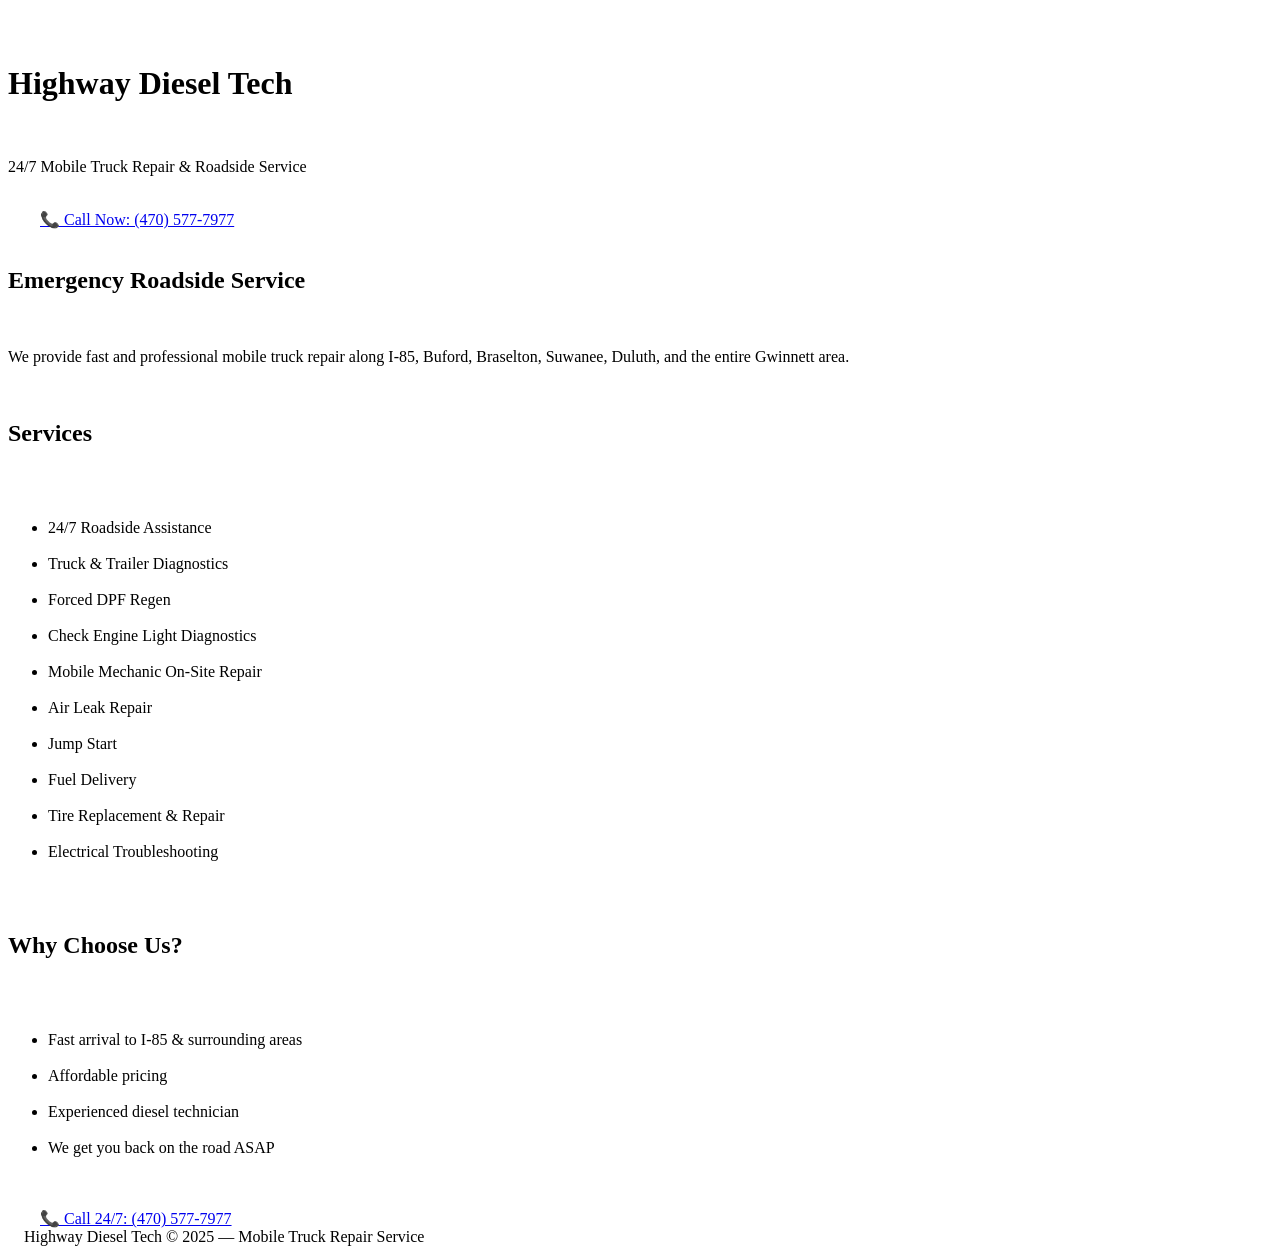
==== index.html @ 659097bc "Update and rename html.txt to index.html" ====
<!DOCTYPE html>
<html lang="en">
<head>
    <meta charset="UTF-8" />
    <meta name="viewport" content="width=device-width, initial-scale=1.0" />
    <title>Highway Diesel Tech | 24/7 Mobile Truck Repair</title>

    <style>
        body {
            margin: 0;
            font-family: Arial, sans-serif;
            background-color: #111;
            color: white;
        }

        header {
            background: #222;
            padding: 20px;
            text-align: center;
            border-bottom: 3px solid #f7c600;
        }

        header h1 {
            margin: 0;
            font-size: 28px;
            color: #f7c600;
        }

        .container {
            padding: 20px;
            max-width: 900px;
            margin: auto;
        }

        .call {
            background: #f7c600;
            color: black;
            padding: 15px;
            text-align: center;
            font-size: 22px;
            font-weight: bold;
            border-radius: 10px;
            margin: 20px 0;
        }

        .call a {
            color: black;
            text-decoration: none;
        }

        h2 {
            color: #f7c600;
            border-left: 5px solid #f7c600;
            padding-left: 10px;
        }

        ul {
            font-size: 18px;
            line-height: 1.7;
        }

        footer {
            background: #222;
            padding: 20px;
            text-align: center;
            margin-top: 20px;
            border-top: 3px solid #f7c600;
        }
    </style>
</head>

<body>

<header>
    <h1>Highway Diesel Tech</h1>
    <p>24/7 Mobile Truck Repair & Roadside Service</p>
</header>

<div class="container">

    <div class="call">
        <a href="tel:+14705777977">📞 Call Now: (470) 577-7977</a>
    </div>

    <h2>Emergency Roadside Service</h2>
    <p>We provide fast and professional mobile truck repair along I-85, Buford, Braselton, Suwanee, Duluth, and the entire Gwinnett area.</p>

    <h2>Services</h2>
    <ul>
        <li>24/7 Roadside Assistance</li>
        <li>Truck & Trailer Diagnostics</li>
        <li>Forced DPF Regen</li>
        <li>Check Engine Light Diagnostics</li>
        <li>Mobile Mechanic On-Site Repair</li>
        <li>Air Leak Repair</li>
        <li>Jump Start</li>
        <li>Fuel Delivery</li>
        <li>Tire Replacement & Repair</li>
        <li>Electrical Troubleshooting</li>
    </ul>

    <h2>Why Choose Us?</h2>
    <ul>
        <li>Fast arrival to I-85 & surrounding areas</li>
        <li>Affordable pricing</li>
        <li>Experienced diesel technician</li>
        <li>We get you back on the road ASAP</li>
    </ul>

    <div class="call">
        <a href="tel:+14705777977">📞 Call 24/7: (470) 577-7977</a>
    </div>
</div>

<footer>
    Highway Diesel Tech © 2025 — Mobile Truck Repair Service
</footer>

</body>
</html>
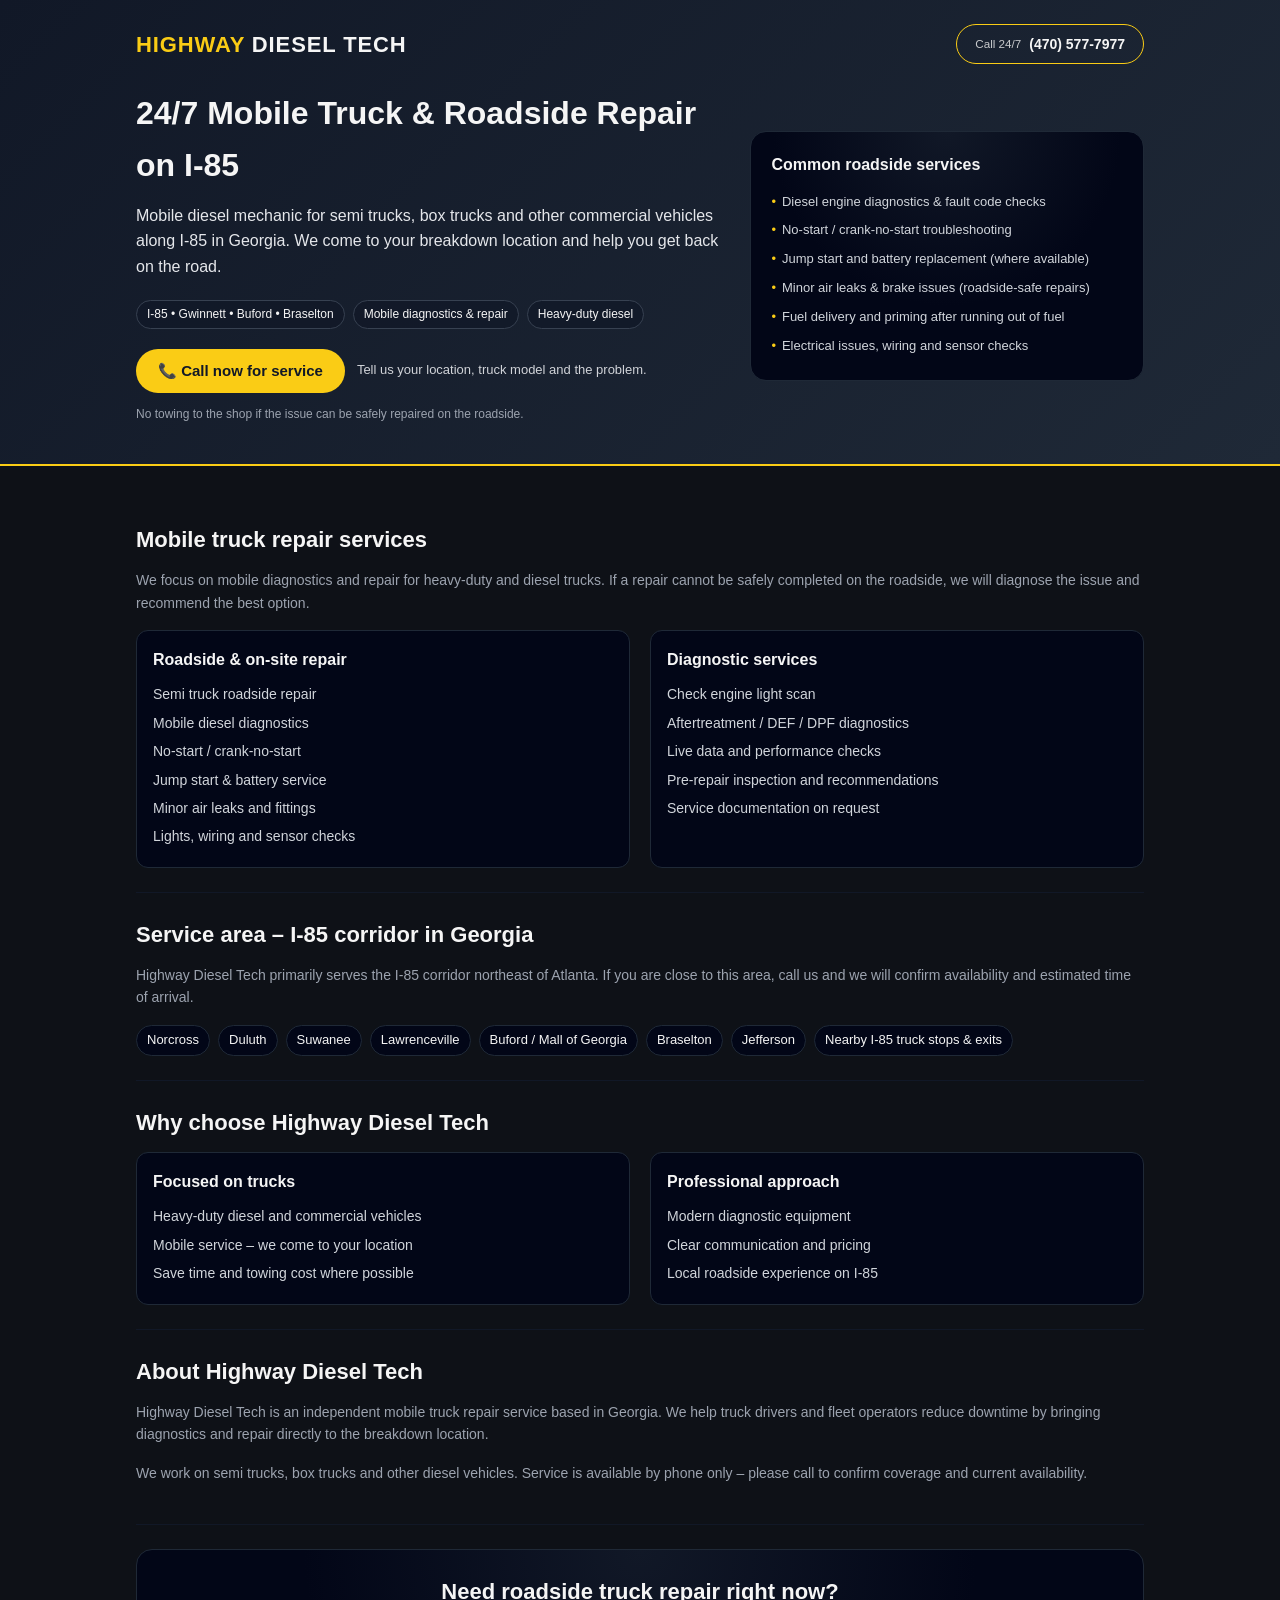
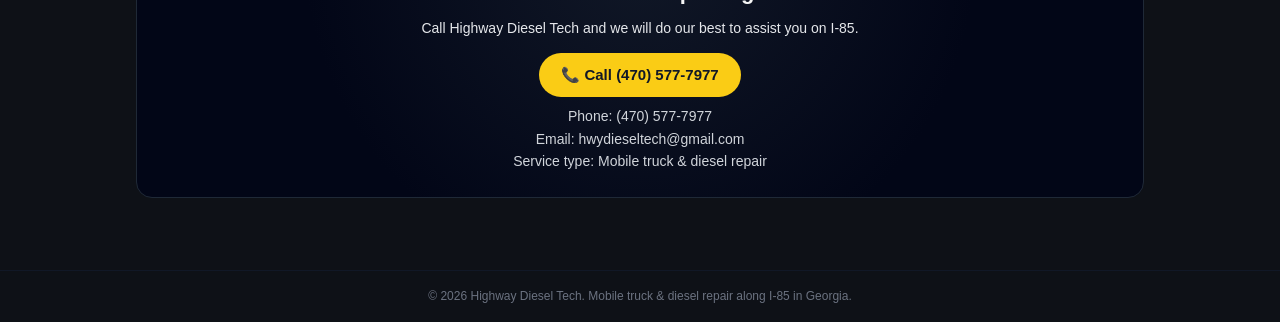
==== commit 119a591e: "Refactor index.html for improved layout and SEO Updated the HTML structure, styles, and content for " ====
--- a/index.html
+++ b/index.html
@@ -1,120 +1,391 @@
 <!DOCTYPE html>
 <html lang="en">
 <head>
-    <meta charset="UTF-8" />
-    <meta name="viewport" content="width=device-width, initial-scale=1.0" />
-    <title>Highway Diesel Tech | 24/7 Mobile Truck Repair</title>
-
-    <style>
-        body {
-            margin: 0;
-            font-family: Arial, sans-serif;
-            background-color: #111;
-            color: white;
-        }
-
-        header {
-            background: #222;
-            padding: 20px;
-            text-align: center;
-            border-bottom: 3px solid #f7c600;
-        }
-
-        header h1 {
-            margin: 0;
-            font-size: 28px;
-            color: #f7c600;
-        }
-
-        .container {
-            padding: 20px;
-            max-width: 900px;
-            margin: auto;
-        }
-
-        .call {
-            background: #f7c600;
-            color: black;
-            padding: 15px;
-            text-align: center;
-            font-size: 22px;
-            font-weight: bold;
-            border-radius: 10px;
-            margin: 20px 0;
-        }
-
-        .call a {
-            color: black;
-            text-decoration: none;
-        }
-
-        h2 {
-            color: #f7c600;
-            border-left: 5px solid #f7c600;
-            padding-left: 10px;
-        }
-
-        ul {
-            font-size: 18px;
-            line-height: 1.7;
-        }
-
-        footer {
-            background: #222;
-            padding: 20px;
-            text-align: center;
-            margin-top: 20px;
-            border-top: 3px solid #f7c600;
-        }
-    </style>
+  <meta charset="UTF-8">
+  <title>Highway Diesel Tech – 24/7 Mobile Truck Repair on I‑85</title>
+  <meta name="viewport" content="width=device-width, initial-scale=1.0">
+  <meta name="description" content="24/7 mobile diesel and truck repair on I-85 in Georgia. Roadside assistance, diagnostics, jump start, fuel delivery and more. Call Highway Diesel Tech at (470) 577-7977.">
+  <style>
+    * { box-sizing: border-box; margin: 0; padding: 0; }
+    body {
+      font-family: -apple-system, BlinkMacSystemFont, "Segoe UI", Roboto, sans-serif;
+      background: #0e1117;
+      color: #f5f5f5;
+      line-height: 1.6;
+    }
+    a { color: inherit; text-decoration: none; }
+    header {
+      background: linear-gradient(135deg, #111827, #1f2937);
+      padding: 24px 16px 40px;
+      border-bottom: 2px solid #facc15;
+    }
+    .container {
+      max-width: 1040px;
+      margin: 0 auto;
+      padding: 0 16px;
+    }
+    .top-bar {
+      display: flex;
+      flex-wrap: wrap;
+      justify-content: space-between;
+      align-items: center;
+      gap: 8px;
+      margin-bottom: 24px;
+    }
+    .logo {
+      font-size: 22px;
+      font-weight: 700;
+      letter-spacing: 0.04em;
+      text-transform: uppercase;
+    }
+    .logo span {
+      color: #facc15;
+    }
+    .phone-link {
+      font-weight: 600;
+      border-radius: 999px;
+      padding: 8px 18px;
+      border: 1px solid #facc15;
+      display: inline-flex;
+      align-items: center;
+      gap: 8px;
+      font-size: 14px;
+    }
+    .phone-link small {
+      opacity: 0.8;
+      font-weight: 500;
+    }
+    .hero {
+      display: grid;
+      grid-template-columns: minmax(0, 3fr) minmax(0, 2fr);
+      gap: 24px;
+      align-items: center;
+    }
+    @media (max-width: 780px) {
+      .hero { grid-template-columns: 1fr; }
+    }
+    .hero-title {
+      font-size: 32px;
+      font-weight: 800;
+      margin-bottom: 12px;
+    }
+    @media (max-width: 480px) {
+      .hero-title { font-size: 26px; }
+    }
+    .hero-subtitle {
+      font-size: 16px;
+      color: #e5e7eb;
+      margin-bottom: 20px;
+    }
+    .hero-badges {
+      display: flex;
+      flex-wrap: wrap;
+      gap: 8px;
+      margin-bottom: 20px;
+    }
+    .badge {
+      font-size: 12px;
+      padding: 4px 10px;
+      border-radius: 999px;
+      border: 1px solid #374151;
+      background: rgba(17,24,39,0.7);
+    }
+    .cta-row {
+      display: flex;
+      flex-wrap: wrap;
+      gap: 12px;
+      align-items: center;
+      margin-bottom: 12px;
+    }
+    .cta-primary {
+      background: #facc15;
+      color: #111827;
+      padding: 10px 22px;
+      border-radius: 999px;
+      font-weight: 700;
+      font-size: 15px;
+      border: none;
+      cursor: pointer;
+      display: inline-flex;
+      align-items: center;
+      gap: 8px;
+      text-decoration: none;
+    }
+    .cta-secondary {
+      font-size: 13px;
+      color: #e5e7eb;
+      opacity: 0.9;
+    }
+    .hero-note {
+      font-size: 12px;
+      color: #9ca3af;
+    }
+    .hero-card {
+      border-radius: 16px;
+      background: radial-gradient(circle at top, #111827 0, #020617 55%);
+      border: 1px solid #1f2937;
+      padding: 20px;
+    }
+    .hero-card h3 {
+      font-size: 16px;
+      margin-bottom: 10px;
+    }
+    .hero-list {
+      list-style: none;
+      font-size: 13px;
+      color: #d1d5db;
+    }
+    .hero-list li {
+      padding: 4px 0;
+      display: flex;
+      gap: 6px;
+    }
+    .hero-list li::before {
+      content: "•";
+      color: #facc15;
+    }
+    main {
+      padding: 32px 0 48px;
+    }
+    section {
+      padding: 24px 0;
+      border-bottom: 1px solid #111827;
+    }
+    section:last-of-type {
+      border-bottom: none;
+    }
+    h2.section-title {
+      font-size: 22px;
+      margin-bottom: 12px;
+    }
+    .section-sub {
+      font-size: 14px;
+      color: #9ca3af;
+      margin-bottom: 16px;
+    }
+    .grid-2 {
+      display: grid;
+      grid-template-columns: repeat(2, minmax(0, 1fr));
+      gap: 20px;
+    }
+    @media (max-width: 780px) {
+      .grid-2 { grid-template-columns: 1fr; }
+    }
+    .card {
+      border-radius: 12px;
+      border: 1px solid #1f2937;
+      background: #020617;
+      padding: 16px;
+    }
+    .card h3 {
+      font-size: 16px;
+      margin-bottom: 8px;
+    }
+    .card ul {
+      list-style: none;
+      font-size: 14px;
+      color: #d1d5db;
+    }
+    .card ul li {
+      padding: 3px 0;
+    }
+    .pill-row {
+      display: flex;
+      flex-wrap: wrap;
+      gap: 8px;
+      font-size: 13px;
+    }
+    .pill {
+      border-radius: 999px;
+      padding: 4px 10px;
+      background: #020617;
+      border: 1px solid #1f2937;
+    }
+    .contact-block {
+      text-align: center;
+      padding: 24px 16px;
+      border-radius: 16px;
+      border: 1px solid #1f2937;
+      background: radial-gradient(circle at top, #111827 0, #020617 60%);
+    }
+    .contact-block h2 {
+      font-size: 22px;
+      margin-bottom: 8px;
+    }
+    .contact-block p {
+      font-size: 14px;
+      color: #e5e7eb;
+      margin-bottom: 14px;
+    }
+    .contact-details {
+      font-size: 14px;
+      color: #d1d5db;
+      margin-top: 8px;
+    }
+    footer {
+      padding: 16px;
+      border-top: 1px solid #111827;
+      font-size: 12px;
+      color: #6b7280;
+      text-align: center;
+    }
+  </style>
 </head>
-
 <body>
-
-<header>
-    <h1>Highway Diesel Tech</h1>
-    <p>24/7 Mobile Truck Repair & Roadside Service</p>
-</header>
-
-<div class="container">
-
-    <div class="call">
-        <a href="tel:+14705777977">📞 Call Now: (470) 577-7977</a>
-    </div>
-
-    <h2>Emergency Roadside Service</h2>
-    <p>We provide fast and professional mobile truck repair along I-85, Buford, Braselton, Suwanee, Duluth, and the entire Gwinnett area.</p>
-
-    <h2>Services</h2>
-    <ul>
-        <li>24/7 Roadside Assistance</li>
-        <li>Truck & Trailer Diagnostics</li>
-        <li>Forced DPF Regen</li>
-        <li>Check Engine Light Diagnostics</li>
-        <li>Mobile Mechanic On-Site Repair</li>
-        <li>Air Leak Repair</li>
-        <li>Jump Start</li>
-        <li>Fuel Delivery</li>
-        <li>Tire Replacement & Repair</li>
-        <li>Electrical Troubleshooting</li>
-    </ul>
-
-    <h2>Why Choose Us?</h2>
-    <ul>
-        <li>Fast arrival to I-85 & surrounding areas</li>
-        <li>Affordable pricing</li>
-        <li>Experienced diesel technician</li>
-        <li>We get you back on the road ASAP</li>
-    </ul>
-
-    <div class="call">
-        <a href="tel:+14705777977">📞 Call 24/7: (470) 577-7977</a>
-    </div>
-</div>
-
-<footer>
-    Highway Diesel Tech © 2025 — Mobile Truck Repair Service
-</footer>
-
+  <header>
+    <div class="container">
+      <div class="top-bar">
+        <div class="logo"><span>Highway</span> Diesel Tech</div>
+        <a class="phone-link" href="tel:+14705777977">
+          <small>Call 24/7</small>
+          <strong>(470) 577-7977</strong>
+        </a>
+      </div>
+      <div class="hero">
+        <div>
+          <h1 class="hero-title">24/7 Mobile Truck & Roadside Repair on I‑85</h1>
+          <p class="hero-subtitle">
+            Mobile diesel mechanic for semi trucks, box trucks and other commercial vehicles along I‑85 in Georgia.
+            We come to your breakdown location and help you get back on the road.
+          </p>
+          <div class="hero-badges">
+            <div class="badge">I‑85 • Gwinnett • Buford • Braselton</div>
+            <div class="badge">Mobile diagnostics & repair</div>
+            <div class="badge">Heavy‑duty diesel</div>
+          </div>
+          <div class="cta-row">
+            <a class="cta-primary" href="tel:+14705777977">
+              📞 Call now for service
+            </a>
+            <div class="cta-secondary">
+              Tell us your location, truck model and the problem.
+            </div>
+          </div>
+          <div class="hero-note">
+            No towing to the shop if the issue can be safely repaired on the roadside.
+          </div>
+        </div>
+        <aside class="hero-card">
+          <h3>Common roadside services</h3>
+          <ul class="hero-list">
+            <li>Diesel engine diagnostics & fault code checks</li>
+            <li>No‑start / crank‑no‑start troubleshooting</li>
+            <li>Jump start and battery replacement (where available)</li>
+            <li>Minor air leaks & brake issues (roadside‑safe repairs)</li>
+            <li>Fuel delivery and priming after running out of fuel</li>
+            <li>Electrical issues, wiring and sensor checks</li>
+          </ul>
+        </aside>
+      </div>
+    </div>
+  </header>
+
+  <main>
+    <div class="container">
+      <section id="services">
+        <h2 class="section-title">Mobile truck repair services</h2>
+        <p class="section-sub">
+          We focus on mobile diagnostics and repair for heavy‑duty and diesel trucks. If a repair cannot be safely
+          completed on the roadside, we will diagnose the issue and recommend the best option.
+        </p>
+        <div class="grid-2">
+          <div class="card">
+            <h3>Roadside & on‑site repair</h3>
+            <ul>
+              <li>Semi truck roadside repair</li>
+              <li>Mobile diesel diagnostics</li>
+              <li>No‑start / crank‑no‑start</li>
+              <li>Jump start & battery service</li>
+              <li>Minor air leaks and fittings</li>
+              <li>Lights, wiring and sensor checks</li>
+            </ul>
+          </div>
+          <div class="card">
+            <h3>Diagnostic services</h3>
+            <ul>
+              <li>Check engine light scan</li>
+              <li>Aftertreatment / DEF / DPF diagnostics</li>
+              <li>Live data and performance checks</li>
+              <li>Pre‑repair inspection and recommendations</li>
+              <li>Service documentation on request</li>
+            </ul>
+          </div>
+        </div>
+      </section>
+
+      <section id="area">
+        <h2 class="section-title">Service area – I‑85 corridor in Georgia</h2>
+        <p class="section-sub">
+          Highway Diesel Tech primarily serves the I‑85 corridor northeast of Atlanta. If you are close to this area,
+          call us and we will confirm availability and estimated time of arrival.
+        </p>
+        <div class="pill-row">
+          <div class="pill">Norcross</div>
+          <div class="pill">Duluth</div>
+          <div class="pill">Suwanee</div>
+          <div class="pill">Lawrenceville</div>
+          <div class="pill">Buford / Mall of Georgia</div>
+          <div class="pill">Braselton</div>
+          <div class="pill">Jefferson</div>
+          <div class="pill">Nearby I‑85 truck stops & exits</div>
+        </div>
+      </section>
+
+      <section id="why">
+        <h2 class="section-title">Why choose Highway Diesel Tech</h2>
+        <div class="grid-2">
+          <div class="card">
+            <h3>Focused on trucks</h3>
+            <ul>
+              <li>Heavy‑duty diesel and commercial vehicles</li>
+              <li>Mobile service – we come to your location</li>
+              <li>Save time and towing cost where possible</li>
+            </ul>
+          </div>
+          <div class="card">
+            <h3>Professional approach</h3>
+            <ul>
+              <li>Modern diagnostic equipment</li>
+              <li>Clear communication and pricing</li>
+              <li>Local roadside experience on I‑85</li>
+            </ul>
+          </div>
+        </div>
+      </section>
+
+      <section id="about">
+        <h2 class="section-title">About Highway Diesel Tech</h2>
+        <p class="section-sub">
+          Highway Diesel Tech is an independent mobile truck repair service based in Georgia. We help truck drivers and
+          fleet operators reduce downtime by bringing diagnostics and repair directly to the breakdown location.
+        </p>
+        <p class="section-sub">
+          We work on semi trucks, box trucks and other diesel vehicles. Service is available by phone only – please
+          call to confirm coverage and current availability.
+        </p>
+      </section>
+
+      <section id="contact">
+        <div class="contact-block">
+          <h2>Need roadside truck repair right now?</h2>
+          <p>Call Highway Diesel Tech and we will do our best to assist you on I‑85.</p>
+          <a class="cta-primary" href="tel:+14705777977">📞 Call (470) 577‑7977</a>
+          <div class="contact-details">
+            Phone: <a href="tel:+14705777977">(470) 577‑7977</a><br>
+            Email: <a href="mailto:hwydieseltech@gmail.com">hwydieseltech@gmail.com</a><br>
+            Service type: Mobile truck & diesel repair
+          </div>
+        </div>
+      </section>
+    </div>
+  </main>
+
+  <footer>
+    © <span id="year"></span> Highway Diesel Tech. Mobile truck & diesel repair along I‑85 in Georgia.
+  </footer>
+
+  <script>
+    document.getElementById('year').textContent = new Date().getFullYear();
+  </script>
 </body>
 </html>
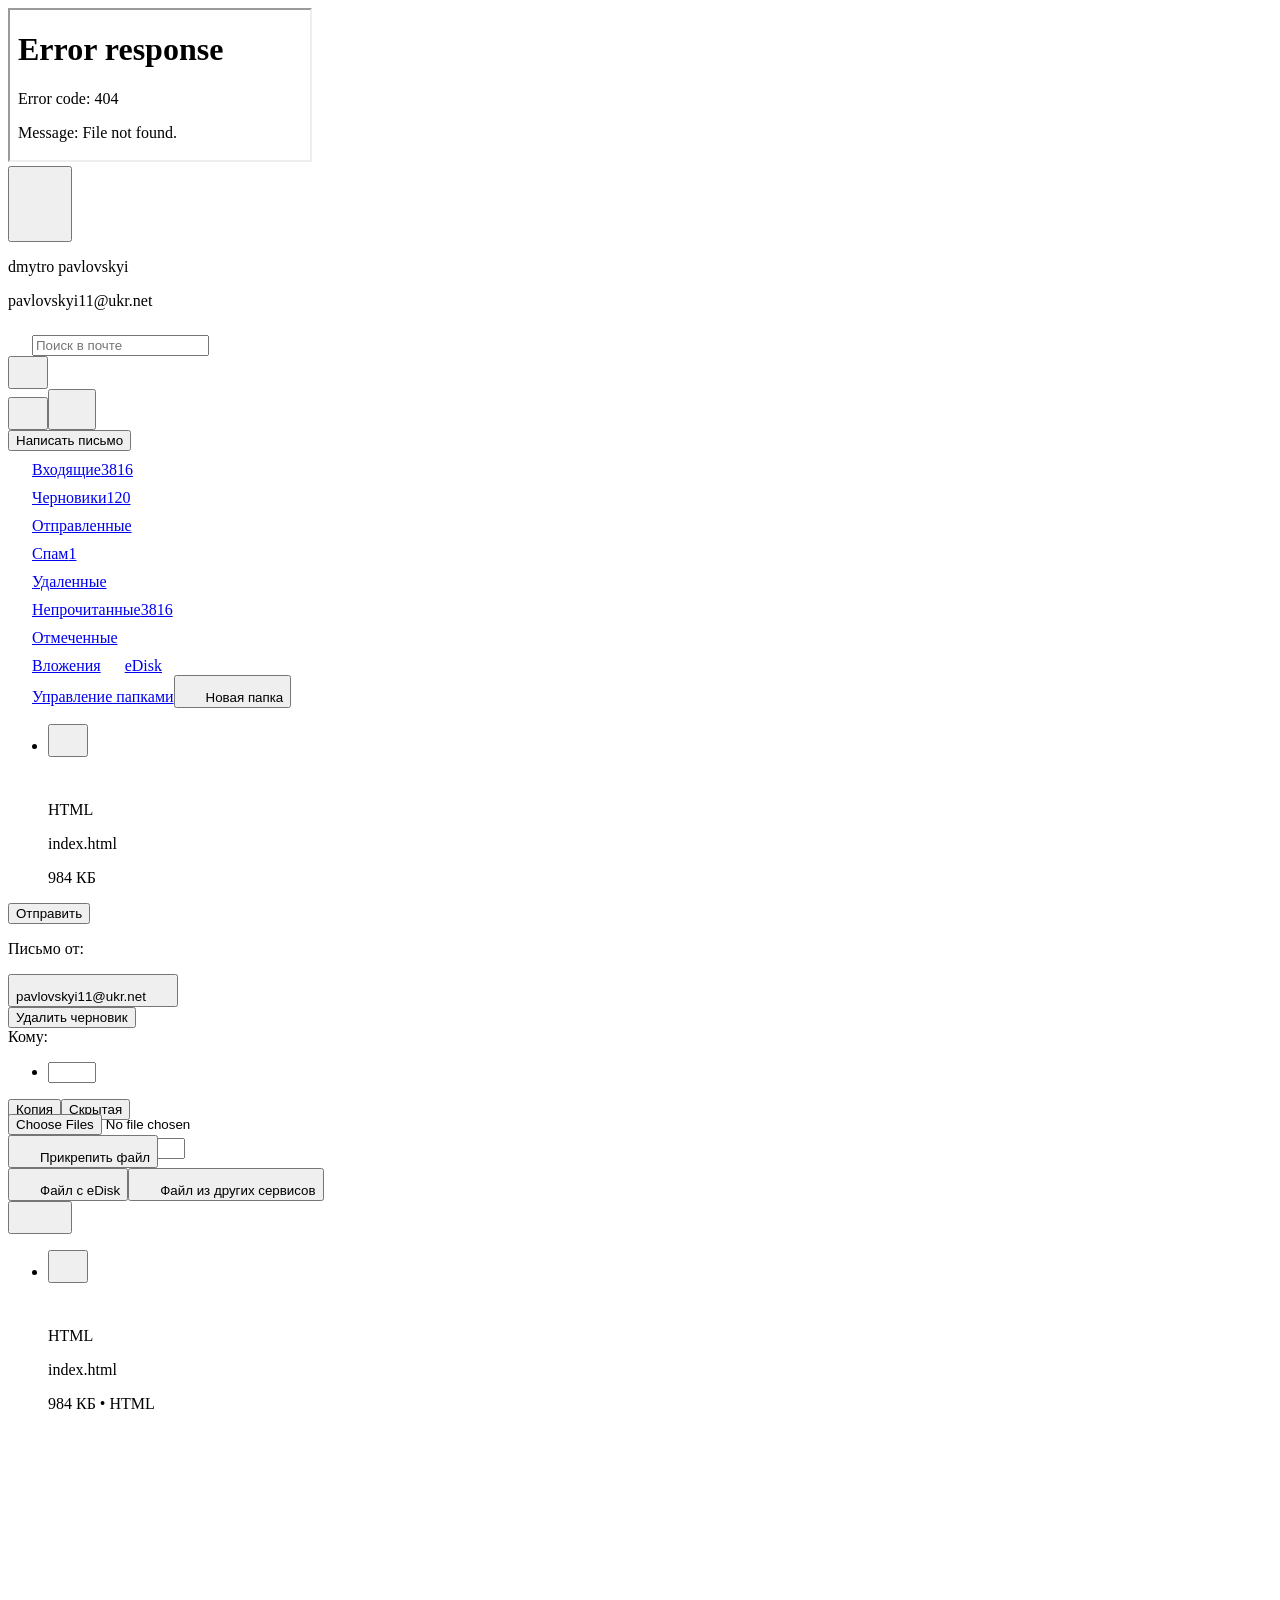
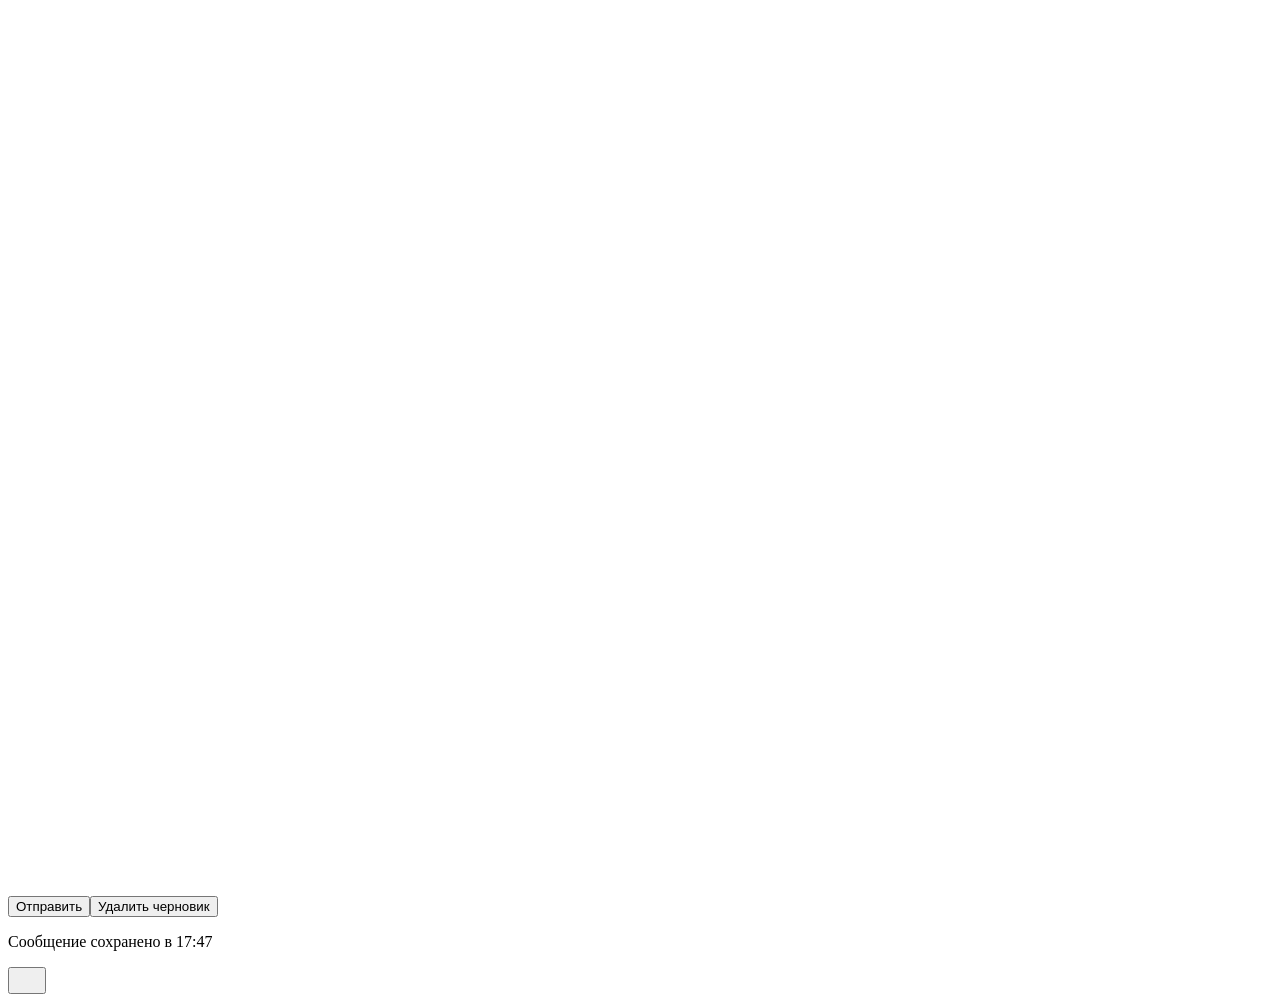
==== commit 3ff76efb: "Add files via upload" ====
--- a/index.html
+++ b/index.html
@@ -1,391 +1,5 @@
-<!DOCTYPE html>
-<html lang="en">
-<head>
-  <meta charset="UTF-8">
-  <title>Highway Diesel Tech – 24/7 Mobile Truck Repair on I‑85</title>
-  <meta name="viewport" content="width=device-width, initial-scale=1.0">
-  <meta name="description" content="24/7 mobile diesel and truck repair on I-85 in Georgia. Roadside assistance, diagnostics, jump start, fuel delivery and more. Call Highway Diesel Tech at (470) 577-7977.">
-  <style>
-    * { box-sizing: border-box; margin: 0; padding: 0; }
-    body {
-      font-family: -apple-system, BlinkMacSystemFont, "Segoe UI", Roboto, sans-serif;
-      background: #0e1117;
-      color: #f5f5f5;
-      line-height: 1.6;
-    }
-    a { color: inherit; text-decoration: none; }
-    header {
-      background: linear-gradient(135deg, #111827, #1f2937);
-      padding: 24px 16px 40px;
-      border-bottom: 2px solid #facc15;
-    }
-    .container {
-      max-width: 1040px;
-      margin: 0 auto;
-      padding: 0 16px;
-    }
-    .top-bar {
-      display: flex;
-      flex-wrap: wrap;
-      justify-content: space-between;
-      align-items: center;
-      gap: 8px;
-      margin-bottom: 24px;
-    }
-    .logo {
-      font-size: 22px;
-      font-weight: 700;
-      letter-spacing: 0.04em;
-      text-transform: uppercase;
-    }
-    .logo span {
-      color: #facc15;
-    }
-    .phone-link {
-      font-weight: 600;
-      border-radius: 999px;
-      padding: 8px 18px;
-      border: 1px solid #facc15;
-      display: inline-flex;
-      align-items: center;
-      gap: 8px;
-      font-size: 14px;
-    }
-    .phone-link small {
-      opacity: 0.8;
-      font-weight: 500;
-    }
-    .hero {
-      display: grid;
-      grid-template-columns: minmax(0, 3fr) minmax(0, 2fr);
-      gap: 24px;
-      align-items: center;
-    }
-    @media (max-width: 780px) {
-      .hero { grid-template-columns: 1fr; }
-    }
-    .hero-title {
-      font-size: 32px;
-      font-weight: 800;
-      margin-bottom: 12px;
-    }
-    @media (max-width: 480px) {
-      .hero-title { font-size: 26px; }
-    }
-    .hero-subtitle {
-      font-size: 16px;
-      color: #e5e7eb;
-      margin-bottom: 20px;
-    }
-    .hero-badges {
-      display: flex;
-      flex-wrap: wrap;
-      gap: 8px;
-      margin-bottom: 20px;
-    }
-    .badge {
-      font-size: 12px;
-      padding: 4px 10px;
-      border-radius: 999px;
-      border: 1px solid #374151;
-      background: rgba(17,24,39,0.7);
-    }
-    .cta-row {
-      display: flex;
-      flex-wrap: wrap;
-      gap: 12px;
-      align-items: center;
-      margin-bottom: 12px;
-    }
-    .cta-primary {
-      background: #facc15;
-      color: #111827;
-      padding: 10px 22px;
-      border-radius: 999px;
-      font-weight: 700;
-      font-size: 15px;
-      border: none;
-      cursor: pointer;
-      display: inline-flex;
-      align-items: center;
-      gap: 8px;
-      text-decoration: none;
-    }
-    .cta-secondary {
-      font-size: 13px;
-      color: #e5e7eb;
-      opacity: 0.9;
-    }
-    .hero-note {
-      font-size: 12px;
-      color: #9ca3af;
-    }
-    .hero-card {
-      border-radius: 16px;
-      background: radial-gradient(circle at top, #111827 0, #020617 55%);
-      border: 1px solid #1f2937;
-      padding: 20px;
-    }
-    .hero-card h3 {
-      font-size: 16px;
-      margin-bottom: 10px;
-    }
-    .hero-list {
-      list-style: none;
-      font-size: 13px;
-      color: #d1d5db;
-    }
-    .hero-list li {
-      padding: 4px 0;
-      display: flex;
-      gap: 6px;
-    }
-    .hero-list li::before {
-      content: "•";
-      color: #facc15;
-    }
-    main {
-      padding: 32px 0 48px;
-    }
-    section {
-      padding: 24px 0;
-      border-bottom: 1px solid #111827;
-    }
-    section:last-of-type {
-      border-bottom: none;
-    }
-    h2.section-title {
-      font-size: 22px;
-      margin-bottom: 12px;
-    }
-    .section-sub {
-      font-size: 14px;
-      color: #9ca3af;
-      margin-bottom: 16px;
-    }
-    .grid-2 {
-      display: grid;
-      grid-template-columns: repeat(2, minmax(0, 1fr));
-      gap: 20px;
-    }
-    @media (max-width: 780px) {
-      .grid-2 { grid-template-columns: 1fr; }
-    }
-    .card {
-      border-radius: 12px;
-      border: 1px solid #1f2937;
-      background: #020617;
-      padding: 16px;
-    }
-    .card h3 {
-      font-size: 16px;
-      margin-bottom: 8px;
-    }
-    .card ul {
-      list-style: none;
-      font-size: 14px;
-      color: #d1d5db;
-    }
-    .card ul li {
-      padding: 3px 0;
-    }
-    .pill-row {
-      display: flex;
-      flex-wrap: wrap;
-      gap: 8px;
-      font-size: 13px;
-    }
-    .pill {
-      border-radius: 999px;
-      padding: 4px 10px;
-      background: #020617;
-      border: 1px solid #1f2937;
-    }
-    .contact-block {
-      text-align: center;
-      padding: 24px 16px;
-      border-radius: 16px;
-      border: 1px solid #1f2937;
-      background: radial-gradient(circle at top, #111827 0, #020617 60%);
-    }
-    .contact-block h2 {
-      font-size: 22px;
-      margin-bottom: 8px;
-    }
-    .contact-block p {
-      font-size: 14px;
-      color: #e5e7eb;
-      margin-bottom: 14px;
-    }
-    .contact-details {
-      font-size: 14px;
-      color: #d1d5db;
-      margin-top: 8px;
-    }
-    footer {
-      padding: 16px;
-      border-top: 1px solid #111827;
-      font-size: 12px;
-      color: #6b7280;
-      text-align: center;
-    }
-  </style>
-</head>
-<body>
-  <header>
-    <div class="container">
-      <div class="top-bar">
-        <div class="logo"><span>Highway</span> Diesel Tech</div>
-        <a class="phone-link" href="tel:+14705777977">
-          <small>Call 24/7</small>
-          <strong>(470) 577-7977</strong>
-        </a>
-      </div>
-      <div class="hero">
-        <div>
-          <h1 class="hero-title">24/7 Mobile Truck & Roadside Repair on I‑85</h1>
-          <p class="hero-subtitle">
-            Mobile diesel mechanic for semi trucks, box trucks and other commercial vehicles along I‑85 in Georgia.
-            We come to your breakdown location and help you get back on the road.
-          </p>
-          <div class="hero-badges">
-            <div class="badge">I‑85 • Gwinnett • Buford • Braselton</div>
-            <div class="badge">Mobile diagnostics & repair</div>
-            <div class="badge">Heavy‑duty diesel</div>
-          </div>
-          <div class="cta-row">
-            <a class="cta-primary" href="tel:+14705777977">
-              📞 Call now for service
-            </a>
-            <div class="cta-secondary">
-              Tell us your location, truck model and the problem.
-            </div>
-          </div>
-          <div class="hero-note">
-            No towing to the shop if the issue can be safely repaired on the roadside.
-          </div>
-        </div>
-        <aside class="hero-card">
-          <h3>Common roadside services</h3>
-          <ul class="hero-list">
-            <li>Diesel engine diagnostics & fault code checks</li>
-            <li>No‑start / crank‑no‑start troubleshooting</li>
-            <li>Jump start and battery replacement (where available)</li>
-            <li>Minor air leaks & brake issues (roadside‑safe repairs)</li>
-            <li>Fuel delivery and priming after running out of fuel</li>
-            <li>Electrical issues, wiring and sensor checks</li>
-          </ul>
-        </aside>
-      </div>
-    </div>
-  </header>
-
-  <main>
-    <div class="container">
-      <section id="services">
-        <h2 class="section-title">Mobile truck repair services</h2>
-        <p class="section-sub">
-          We focus on mobile diagnostics and repair for heavy‑duty and diesel trucks. If a repair cannot be safely
-          completed on the roadside, we will diagnose the issue and recommend the best option.
-        </p>
-        <div class="grid-2">
-          <div class="card">
-            <h3>Roadside & on‑site repair</h3>
-            <ul>
-              <li>Semi truck roadside repair</li>
-              <li>Mobile diesel diagnostics</li>
-              <li>No‑start / crank‑no‑start</li>
-              <li>Jump start & battery service</li>
-              <li>Minor air leaks and fittings</li>
-              <li>Lights, wiring and sensor checks</li>
-            </ul>
-          </div>
-          <div class="card">
-            <h3>Diagnostic services</h3>
-            <ul>
-              <li>Check engine light scan</li>
-              <li>Aftertreatment / DEF / DPF diagnostics</li>
-              <li>Live data and performance checks</li>
-              <li>Pre‑repair inspection and recommendations</li>
-              <li>Service documentation on request</li>
-            </ul>
-          </div>
-        </div>
-      </section>
-
-      <section id="area">
-        <h2 class="section-title">Service area – I‑85 corridor in Georgia</h2>
-        <p class="section-sub">
-          Highway Diesel Tech primarily serves the I‑85 corridor northeast of Atlanta. If you are close to this area,
-          call us and we will confirm availability and estimated time of arrival.
-        </p>
-        <div class="pill-row">
-          <div class="pill">Norcross</div>
-          <div class="pill">Duluth</div>
-          <div class="pill">Suwanee</div>
-          <div class="pill">Lawrenceville</div>
-          <div class="pill">Buford / Mall of Georgia</div>
-          <div class="pill">Braselton</div>
-          <div class="pill">Jefferson</div>
-          <div class="pill">Nearby I‑85 truck stops & exits</div>
-        </div>
-      </section>
-
-      <section id="why">
-        <h2 class="section-title">Why choose Highway Diesel Tech</h2>
-        <div class="grid-2">
-          <div class="card">
-            <h3>Focused on trucks</h3>
-            <ul>
-              <li>Heavy‑duty diesel and commercial vehicles</li>
-              <li>Mobile service – we come to your location</li>
-              <li>Save time and towing cost where possible</li>
-            </ul>
-          </div>
-          <div class="card">
-            <h3>Professional approach</h3>
-            <ul>
-              <li>Modern diagnostic equipment</li>
-              <li>Clear communication and pricing</li>
-              <li>Local roadside experience on I‑85</li>
-            </ul>
-          </div>
-        </div>
-      </section>
-
-      <section id="about">
-        <h2 class="section-title">About Highway Diesel Tech</h2>
-        <p class="section-sub">
-          Highway Diesel Tech is an independent mobile truck repair service based in Georgia. We help truck drivers and
-          fleet operators reduce downtime by bringing diagnostics and repair directly to the breakdown location.
-        </p>
-        <p class="section-sub">
-          We work on semi trucks, box trucks and other diesel vehicles. Service is available by phone only – please
-          call to confirm coverage and current availability.
-        </p>
-      </section>
-
-      <section id="contact">
-        <div class="contact-block">
-          <h2>Need roadside truck repair right now?</h2>
-          <p>Call Highway Diesel Tech and we will do our best to assist you on I‑85.</p>
-          <a class="cta-primary" href="tel:+14705777977">📞 Call (470) 577‑7977</a>
-          <div class="contact-details">
-            Phone: <a href="tel:+14705777977">(470) 577‑7977</a><br>
-            Email: <a href="mailto:hwydieseltech@gmail.com">hwydieseltech@gmail.com</a><br>
-            Service type: Mobile truck & diesel repair
-          </div>
-        </div>
-      </section>
-    </div>
-  </main>
-
-  <footer>
-    © <span id="year"></span> Highway Diesel Tech. Mobile truck & diesel repair along I‑85 in Georgia.
-  </footer>
-
-  <script>
-    document.getElementById('year').textContent = new Date().getFullYear();
-  </script>
-</body>
-</html>
+<!DOCTYPE html>
+<!-- saved from url=(0066)https://mail.ukr.net/desktop/u0/compose/draft/17917552664007295824 -->
+<html data-theme="default" data-primary-theme="default" data-accent-theme="default" data-density="default" lang="ru"><head><meta http-equiv="Content-Type" content="text/html; charset=UTF-8"><style id="mceDefaultStyles" type="text/css">.mce-grid td.mce-grid-cell div {line-height: 20px;}#editLinkWrapp input[disabled="disabled"] {background-color: #c7c7c3;}#editLinkWrapp label {margin-bottom: 10px;}#editLinkWrapp label, #editLinkWrapp button {display: block;}#editLinkWrapp a {display: inline-block;padding: 10px 15px;background-color: #4285f4;color: #fff;font-weight: 700;text-transform: uppercase;transition: opacity 300ms ease;}#editLinkWrapp a.no_active {opacity: 0.8;}#pseudoBlock {position: absolute; top: 0; left: 0; width: 0; height: 0; z-index: -1;}</style><style>body {transition: opacity ease-in 0.2s; } 
+body[unresolved] {opacity: 0; display: block; overflow: hidden; position: relative; } 
+</style><title>Написать письмо • pavlovskyi11@ukr.net</title><meta name="viewport" content="width=device-width,initial-scale=1"><link rel="icon" type="image/png" sizes="16x16" href="https://mail.ukr.net/desktop/resources/favicon.png"><link rel="icon" type="image/png" sizes="32x32" href="https://mail.ukr.net/desktop/resources/assets/favicon2x-560862f1.png"><link rel="icon" type="image/png" sizes="48x48" href="https://mail.ukr.net/desktop/resources/assets/favicon3x-4e398e96.png"><link rel="manifest" href="https://mail.ukr.net/desktop/resources/manifest.json?28bc1558"><script defer="defer" src="./Написать письмо • pavlovskyi11@ukr.net_files/skeleton.js.Без названия"></script><script defer="defer" src="./Написать письмо • pavlovskyi11@ukr.net_files/legacyPolyfills.js.Без названия" nomodule=""></script><script defer="defer" src="./Написать письмо • pavlovskyi11@ukr.net_files/modernPolyfills.js.Без названия"></script><script defer="defer" src="./Написать письмо • pavlovskyi11@ukr.net_files/editor.js.Без названия"></script><script defer="defer" src="./Написать письмо • pavlovskyi11@ukr.net_files/bundle.js.Без названия"></script><link href="./Написать письмо • pavlovskyi11@ukr.net_files/bundle.css" rel="stylesheet"><link rel="stylesheet" type="text/css" href="./Написать письмо • pavlovskyi11@ukr.net_files/search-extra.css"><link rel="stylesheet" type="text/css" href="./Написать письмо • pavlovskyi11@ukr.net_files/editor-chunk.css"></head><body><div id="app-root"><div class="aTwBYDMd"><div class="kc0Ngm9V"><iframe class="vS-cW4J4 SY9aRjDW" allowtransparency="true" sandbox="allow-scripts allow-same-origin allow-forms allow-popups" src="./Написать письмо • pavlovskyi11@ukr.net_files/desktop-top-banner.html"></iframe></div><div class="_2mB9MhH9 _8vrF3vL7"><div class="mZ4QI2lq" aria-live="assertive"></div></div><div class="A3YeOTXL"><header class="gTrMtNU+"><div class="p9AQfHXy"><button type="button" class="xue1-wPK" popovertarget=""><div class="pV5gseD0" aria-label="Изображение профиля"><div class="a6ZoLqbN"><div class="kO-Vwz11"><svg viewBox="0 0 48 48" width="48" height="48"><use xlink:href="/desktop/resources/assets/file-6821a59b.svg#icon-avatar-placeholder-25fe"></use></svg></div><svg viewBox="0 0 16 16" width="16" height="16" class="nFGDqKj2"><use xlink:href="/desktop/resources/assets/file-6821a59b.svg#icon-add-931b"></use></svg></div></div></button><div class="RwuTfehR"><p class="b0eM6r+y"><span>dmytro pavlovskyi</span></p><p class="NoTu856M"><span>pavlovskyi11@ukr.net</span></p></div></div><div class="fKOHKwus Z40wm4ad" popover="auto"></div><div class="qkpprroE"><form><div class="RW9MPXMW _9jmRwHPW pBfexY-A"><div class="ukSRDubY"><svg viewBox="0 0 24 24" width="24" height="24" class="sBd25PDd"><use xlink:href="/desktop/resources/assets/file-6821a59b.svg#icon-search-large-c229"></use></svg><input maxlength="256" class="mPN5nJ4y" placeholder="Поиск в почте" type="text" value=""><div class="zyOSQxk4"></div><button class="xgpTJ5Ho _6m2HPkoK _3x9qqiYu SK36XoDy" type="button" aria-label="Расширенный поиск"><svg viewBox="0 0 24 24" width="24" height="24" class="UCHY7-V9 YFW4Nkn2"><use xlink:href="/desktop/resources/assets/file-6821a59b.svg#icon-arrow-down-0808"></use></svg></button></div></div></form></div><div class="lovvbfs7"><button class="xgpTJ5Ho VpqHfSrN _3x9qqiYu PRHgO7+J" type="button" aria-label="Другие сервисы" popovertarget=""><svg viewBox="0 0 24 24" width="24" height="24" class="UCHY7-V9"><use xlink:href="/desktop/resources/assets/file-6821a59b.svg#icon-more-3351"></use></svg></button><div class="fKOHKwus Z40wm4ad" popover="auto"></div><button class="xgpTJ5Ho VpqHfSrN _3x9qqiYu PRHgO7+J" type="button" aria-label="Меню настроек"><svg viewBox="0 0 32 32" width="32" height="32" class="UCHY7-V9"><use xlink:href="/desktop/resources/assets/file-6821a59b.svg#icon-menu-ef04"></use></svg></button></div></header></div><div class="TOpUZUAN"><div class="ksd-DwtD"><div class="Bslg8iFn"><button class="c5RN4yNv jdJNSsPt Oq5thHyi _1kf2qcyv" type="button">Написать письмо</button></div><div class="i2bH2FES OvYQfrnn xZIyWy6O MSt-5Qeo"><nav class="RtwPeKWU"><div class="RFWiWTe- T7HiulYg"><a class="-kC4eQfL" title="Входящие" href="https://mail.ukr.net/desktop/u0/msglist/inbox"><svg viewBox="0 0 24 24" width="24" height="24" class="SN32U+ul"><use xlink:href="/desktop/resources/assets/file-6821a59b.svg#icon-inbox-c729"></use></svg><span class="uMpM1hZj">Входящие</span><span class="xo2z8hMj uJfKg2xg" translate="no">3816</span></a></div><div class="RFWiWTe- T7HiulYg"><a class="-kC4eQfL" title="Черновики" href="https://mail.ukr.net/desktop/u0/msglist/draft"><svg viewBox="0 0 24 24" width="24" height="24" class="SN32U+ul"><use xlink:href="/desktop/resources/assets/file-6821a59b.svg#icon-drafts-bbb0"></use></svg><span class="uMpM1hZj">Черновики</span><span class="xo2z8hMj uJfKg2xg" translate="no">120</span></a></div><div class="RFWiWTe- T7HiulYg"><a class="-kC4eQfL" title="Отправленные" href="https://mail.ukr.net/desktop/u0/msglist/sent"><svg viewBox="0 0 24 24" width="24" height="24" class="SN32U+ul"><use xlink:href="/desktop/resources/assets/file-6821a59b.svg#icon-sent-62f2"></use></svg><span class="uMpM1hZj">Отправленные</span><span class="xo2z8hMj uJfKg2xg" translate="no"></span></a></div><div class="RFWiWTe- T7HiulYg"><a class="-kC4eQfL" title="Спам" href="https://mail.ukr.net/desktop/u0/msglist/spam"><svg viewBox="0 0 24 24" width="24" height="24" class="SN32U+ul"><use xlink:href="/desktop/resources/assets/file-6821a59b.svg#icon-spam-5d84"></use></svg><span class="uMpM1hZj">Спам</span><span class="xo2z8hMj uJfKg2xg" translate="no">1</span></a></div><div class="RFWiWTe- T7HiulYg"><a class="-kC4eQfL" title="Удаленные" href="https://mail.ukr.net/desktop/u0/msglist/trash"><svg viewBox="0 0 24 24" width="24" height="24" class="SN32U+ul"><use xlink:href="/desktop/resources/assets/file-6821a59b.svg#icon-trash-4e84"></use></svg><span class="uMpM1hZj">Удаленные</span><span class="xo2z8hMj uJfKg2xg" translate="no"></span></a></div><div class="RFWiWTe- T7HiulYg"><a class="-kC4eQfL" title="Непрочитанные" href="https://mail.ukr.net/desktop/u0/msglist/unread"><svg viewBox="0 0 24 24" width="24" height="24" class="SN32U+ul"><use xlink:href="/desktop/resources/assets/file-6821a59b.svg#icon-unread-6de5"></use></svg><span class="uMpM1hZj">Непрочитанные</span><span class="xo2z8hMj uJfKg2xg" translate="no">3816</span></a></div><div class="RFWiWTe- T7HiulYg"><a class="-kC4eQfL" title="Отмеченные" href="https://mail.ukr.net/desktop/u0/msglist/marked"><svg viewBox="0 0 24 24" width="24" height="24" class="SN32U+ul"><use xlink:href="/desktop/resources/assets/file-6821a59b.svg#icon-marked-046b"></use></svg><span class="uMpM1hZj">Отмеченные</span><span class="xo2z8hMj uJfKg2xg" translate="no"></span></a></div><div class="_5w4P3daW"></div><a class="pap1bEPy" href="https://mail.ukr.net/desktop/u0/attachments"><svg viewBox="0 0 24 24" width="24" height="24" class="QroUKqNU"><use xlink:href="/desktop/resources/assets/file-6821a59b.svg#icon-files-25e6"></use></svg><span class="WwIsqJSV">Вложения</span></a><a class="pap1bEPy" href="https://edisk.ukr.net/account/switch?mlid=0" target="_blank" rel="noreferrer"><svg viewBox="0 0 24 24" width="24" height="24" class="QroUKqNU"><use xlink:href="/desktop/resources/assets/file-6821a59b.svg#icon-edisk-e530"></use></svg><span class="WwIsqJSV">eDisk</span><svg viewBox="0 0 24 24" width="24" height="24" class="t63qPAIY"><use xlink:href="/desktop/resources/assets/file-6821a59b.svg#icon-arrow-right-0e38"></use></svg></a></nav><div class="XXMz97RF"><a class="blfKILpT u2kdr5pO iaAluNxu _7Saibuvj vrJiDeji" href="https://mail.ukr.net/desktop/u0/folders"><svg viewBox="0 0 24 24" width="24" height="24" class="_1EnSGwhW"><use xlink:href="/desktop/resources/assets/file-6821a59b.svg#icon-manager-375d"></use></svg><span class="IOyso-6X">Управление папками</span></a><button class="xgpTJ5Ho -92Hec1S +i7oAWAp jENazNb4 vrJiDeji" type="button"><svg viewBox="0 0 24 24" width="24" height="24" class="UCHY7-V9"><use xlink:href="/desktop/resources/assets/file-6821a59b.svg#icon-plus-844e"></use></svg><span class="IOyso-6X">Новая папка</span></button></div></div></div><main class="RPOJPHiX"><div class="B8K3iSCu"><div class="uyOUs44+ _0InJP8+3"><ul class="_6oRaHbJb"><li class="_2f96vcFq"><button class="cEJt1D6Y" type="button"><svg viewBox="0 0 24 24" width="24" height="24"><use xlink:href="/desktop/resources/assets/file-6821a59b.svg#icon-cross-raised-4c31"></use></svg></button><div class="_8RoDH0+L EGg004pH" title="index.html"><div class="cTbZzBcl"><div class="_2aA9+-yG"><svg viewBox="0 0 24 24" width="24" height="24" class="F-E8ZK7a"><use xlink:href="/desktop/resources/assets/file-6821a59b.svg#icon-file-placeholder-e7d6"></use></svg><p class="HESUgALA Zq0kdSuM GaMkGbRL zNJ0y+oD" title="HTML"><span class="_3hvA7rSZ">HTML</span></p></div></div><p class="IEHocMHg">index.html</p><p class="EEL7TYkl">984 КБ</p><a class="_66h4FLC8" href="https://mail.ukr.net/attach/get/17917552664007295824/1/index.html?mlid=0" download="index.html"></a></div></li></ul></div><div class="i2bH2FES OvYQfrnn JlNH7fko rBEpCjuj Ati50AlO LsSKvuvl"><div class="nmH+0ddT"><div class="fzUAwiRZ"><button class="c5RN4yNv RwpIv5iy ebrCxt3c" type="button">Отправить</button><p class="DwWeWo3o">Письмо от:</p><button type="button" aria-label="Выбор отправителя" class="UtwHQpFC LwhnR99y" popovertarget="">pavlovskyi11@ukr.net<svg viewBox="0 0 24 24" width="24" height="24" class="_2Le2rCqH"><use xlink:href="/desktop/resources/assets/file-6821a59b.svg#icon-arrow-down-0808"></use></svg></button><div class="fKOHKwus Z40wm4ad" popover="auto"></div></div><button class="gN4TxGmJ w61GHAQX LVTKjTtO" type="button">Удалить черновик</button></div><div class="YRA330P9 OOH43HZq CKJ9mHNv" style="height: 86px; min-height: 86px;"><div class="FoqJyCbS"><div class="EmzTsvqB"><div class="i2bH2FES OvYQfrnn njItiJk8"><div class="hm9O5oiv"><label class="ovxtPMO4" for="compose-to">Кому:</label><div class="_01YS+ReH"><div class="iiEzg0Qi"><div class="i2bH2FES OvYQfrnn xZIyWy6O lnNQWPor"><ul class="_7i7P9bUJ"><li class="SdG6coz5"><div class="v+2elfQG"><div class="TbwE3ISL"></div><input id="compose-to" class="MOfCGjSo" autocomplete="off" spellcheck="false" type="text" style="width: 40px;"></div></li></ul></div></div></div></div></div><button class="gN4TxGmJ w61GHAQX Z7wiK9-n" type="button">Копия</button><button class="gN4TxGmJ w61GHAQX Z7wiK9-n" type="button">Скрытая</button></div><div class="hm9O5oiv"><label class="ovxtPMO4" for="compose-subject">Тема:</label><div class="_01YS+ReH"><input class="qvNQ2v-o" id="compose-subject" maxlength="2000" autocomplete="off" spellcheck="true" type="text" value=""></div></div></div></div><div class="i2bH2FES OvYQfrnn xZIyWy6O ygZpYAdl"><div class="NSaw9fFh"><div class="zHmGjiQ5 XRKBTeRB"><div class="OH4-VvVH"><div class="_7e3-Paut"><label class="_75-FogYr"><input class="_2ZLeuz9h" tabindex="-1" multiple="" type="file"><div><button class="xgpTJ5Ho -92Hec1S +i7oAWAp jENazNb4" type="button"><svg viewBox="0 0 24 24" width="24" height="24" class="UCHY7-V9"><use xlink:href="/desktop/resources/assets/file-6821a59b.svg#icon-attachment-large-7a10"></use></svg>Прикрепить файл</button></div></label><button class="xgpTJ5Ho -92Hec1S +i7oAWAp jENazNb4" type="button"><svg viewBox="0 0 24 24" width="24" height="24" class="UCHY7-V9"><use xlink:href="/desktop/resources/assets/file-6821a59b.svg#icon-edisk-outline-6d2e"></use></svg>Файл с eDisk</button><button class="xgpTJ5Ho -92Hec1S +i7oAWAp jENazNb4" type="button" popovertarget=""><svg viewBox="0 0 24 24" width="24" height="24" class="UCHY7-V9"><use xlink:href="/desktop/resources/assets/file-6821a59b.svg#icon-cloud-c181"></use></svg>Файл из других сервисов</button><div class="fKOHKwus Z40wm4ad" popover="auto"></div></div></div></div><button class="xgpTJ5Ho -92Hec1S _3x9qqiYu Ub5GE202" type="button" aria-label="Отображение вложений" popovertarget=""><svg viewBox="0 0 24 24" width="24" height="24" class="UCHY7-V9"><use xlink:href="/desktop/resources/assets/file-6821a59b.svg#icon-tile-33c5"></use></svg><svg viewBox="0 0 24 24" width="24" height="24" class="Ub2FF0Or"><use xlink:href="/desktop/resources/assets/file-6821a59b.svg#icon-arrow-22d0"></use></svg></button><div class="fKOHKwus Z40wm4ad" popover="auto"></div></div></div><div class="CtvicROs"><div class="i2bH2FES OvYQfrnn xZIyWy6O CCAg2ZBx"><ul class="jHpZuYIG"><li class="pR9gvOrH"><button class="meT2gnnz" type="button"><svg viewBox="0 0 24 24" width="24" height="24"><use xlink:href="/desktop/resources/assets/file-6821a59b.svg#icon-cross-raised-4c31"></use></svg></button><div class="_6I1ZbImZ _801dbSYg" title="index.html"><div class="_0SVkML3u"><div class="_2aA9+-yG"><svg viewBox="0 0 24 24" width="24" height="24" class="F-E8ZK7a"><use xlink:href="/desktop/resources/assets/file-6821a59b.svg#icon-file-placeholder-e7d6"></use></svg><p class="HESUgALA Zq0kdSuM GaMkGbRL zNJ0y+oD" title="HTML"><span class="_3hvA7rSZ">HTML</span></p></div></div><div class="lAGW7wiN"><p class="sNukBRV2">index.html</p><p class="SQdmrEjL">984 КБ • HTML</p></div><a class="lvNuONG7" href="https://mail.ukr.net/attach/get/17917552664007295824/1/index.html?mlid=0" download="index.html"></a></div></li></ul></div></div><div class="dqeAtcC6"><div class="_6NSrRhmA"><div id="mceu_23" class="mce-tinymce mce-container mce-panel lang_ru mce-webkit" hidefocus="1" tabindex="-1" role="application" style="visibility: hidden; border-width: 1px;"><div id="mceu_23-body" class="mce-container-body mce-stack-layout"><div id="mceu_24" class="mce-toolbar-grp mce-container mce-panel mce-stack-layout-item mce-first has-attachments is-sticky" hidefocus="1" tabindex="-1" role="group"><div id="mceu_24-body" class="mce-container-body mce-stack-layout"><div id="mceu_25" class="mce-container mce-toolbar mce-stack-layout-item mce-first mce-last mce-small-size mce-extra-small-size" role="toolbar"><div id="mceu_25-body" class="mce-container-body mce-flow-layout"><div id="mceu_26" class="mce-container mce-flow-layout-item mce-first mce-btn-group" role="group"><div id="mceu_26-body"><div id="mceu_0" class="mce-widget mce-btn mce-undo mce-first mce-disabled" tabindex="-1" aria-labelledby="mceu_0" role="button" aria-label="Undo" aria-disabled="true"><button role="presentation" type="button" tabindex="-1"><svg xmlns="http://www.w3.org/2000/svg" width="24" height="24" viewBox="0 0 24 24"><path d="M14 6.22v4.773h6v2h-6v4.774L4 11.993 14 6.22z"></path></svg></button></div><div id="mceu_1" class="mce-widget mce-btn mce-redo mce-last mce-disabled" tabindex="-1" aria-labelledby="mceu_1" role="button" aria-label="Redo" aria-disabled="true"><button role="presentation" type="button" tabindex="-1"><svg xmlns="http://www.w3.org/2000/svg" width="24" height="24" viewBox="0 0 24 24"> <path d="M10 6.22v4.773H4v2h6v4.774l10-5.774L10 6.22z"></path></svg></button></div></div></div><div id="mceu_27" class="mce-container mce-flow-layout-item mce-btn-group" role="group"><div id="mceu_27-body"><div id="mceu_2" class="mce-widget mce-btn mce-bold mce-first" tabindex="-1" aria-labelledby="mceu_2" role="button" aria-label="Bold"><button role="presentation" type="button" tabindex="-1"><svg xmlns="http://www.w3.org/2000/svg" width="24" height="24" viewBox="0 0 24 24"><path d="M7 18h5.594c2.94 0 4.506-1.533 4.506-3.617 0-1.937-1.387-3.106-2.876-3.177v-.128c1.362-.306 2.365-1.272 2.365-2.812 0-1.963-1.457-3.356-4.347-3.356H7V18zm2.768-2.262v-3.477h2.32c1.33 0 2.155.767 2.155 1.847 0 .984-.671 1.63-2.219 1.63H9.768zm0-5.35v-3.24h2.103c1.228 0 1.925.632 1.925 1.578 0 1.036-.844 1.662-1.976 1.662H9.768z"></path></svg></button></div><div id="mceu_3" class="mce-widget mce-btn mce-italic" tabindex="-1" aria-labelledby="mceu_3" role="button" aria-label="Italic"><button role="presentation" type="button" tabindex="-1"><svg xmlns="http://www.w3.org/2000/svg" width="24" height="24" viewBox="0 0 24 24"><path d="M14.471 4.91h-2.768L9.53 18h2.768z"></path></svg></button></div><div id="mceu_4" class="mce-widget mce-btn mce-underline" tabindex="-1" aria-labelledby="mceu_4" role="button" aria-label="Underline"><button role="presentation" type="button" tabindex="-1"><svg xmlns="http://www.w3.org/2000/svg" width="24" height="24" viewBox="0 0 24 24"><path d="M18 19.5v1H6v-1h12zM14.468 5v8.38c0 1.372-1.043 2.204-2.468 2.204-1.408 0-2.45-.832-2.45-2.203V5H7v8.475C7 16.379 9.073 18 12 18c2.915 0 5-1.621 5-4.525V5h-2.532z"></path></svg></button></div><div id="mceu_5" class="mce-widget mce-btn mce-select-background mce-backcolor mce-colorbutton" tabindex="-1" aria-labelledby="mceu_5" role="button" aria-label="Background color" aria-haspopup="true"><button role="presentation" type="button" tabindex="-1"><span id="mceu_5-preview" class="mce-preview"></span><svg id="mceu_5-svg" xmlns="http://www.w3.org/2000/svg" width="24" height="24" viewBox="0 0 24 24" style="position:relative; z-index: 2;"><path d="m15.799 9.25-6.06-6.073-1.178 1.179.592.607L4.866 9.25a1.249 1.249 0 0 0 0 1.767L9.449 15.6c.242.246.562.367.883.367.321 0 .642-.121.884-.367l4.583-4.583a1.25 1.25 0 0 0 0-1.767zm-9.463.883 3.996-3.991 3.996 3.991H6.336zm11.496 1.25s-1.666 1.805-1.666 2.917a1.666 1.666 0 1 0 3.333 0c0-1.113-1.667-2.917-1.667-2.917z"></path></svg></button></div><div id="mceu_6" class="mce-widget mce-btn mce-select-color mce-colorbutton mce-last" tabindex="-1" aria-labelledby="mceu_6" role="button" aria-label="Text color" aria-haspopup="true"><button role="presentation" type="button" tabindex="-1"><span id="mceu_6-preview" class="mce-preview"></span><svg id="mceu_6-svg" xmlns="http://www.w3.org/2000/svg" width="24" height="24" viewBox="0 0 24 24" style="position:relative; z-index: 2;"><path d="M4 19h16v3H4zM12.918 3.8l.116.078.032.08 4.65 11.838-.116.17h-2.145l-.117-.08-.909-2.42h-4.86l-.907 2.42-.117.08H6.4l-.116-.17 4.68-11.917.117-.079h1.837zM12 6.27l-1.916 5.111.117.169h3.598l.117-.169L12 6.271z"></path></svg></button></div></div></div><div id="mceu_28" class="mce-container mce-flow-layout-item mce-btn-group" role="group"><div id="mceu_28-body"><div id="mceu_7" class="mce-widget mce-btn mce-fontname mce-menubtn mce-fixed-width mce-listbox mce-first mce-last mce-btn-has-text" tabindex="-1" aria-labelledby="mceu_7" role="button" aria-label="Font Family" aria-haspopup="true"><button id="mceu_7-open" role="presentation" type="button" tabindex="-1"><span class="mce-txt">Arial</span><svg width="24" height="24" xmlns="http://www.w3.org/2000/svg"><path fill="#2D2C37" d="M11.994 15 8.53 9h6.928z"></path></svg></button></div></div></div><div id="mceu_29" class="mce-container mce-flow-layout-item mce-btn-group" role="group"><div id="mceu_29-body"><div id="mceu_8" class="mce-widget mce-btn mce-fnt-size mce-menubtn mce-fixed-width mce-listbox mce-first mce-last mce-btn-has-text" tabindex="-1" aria-labelledby="mceu_8" role="button" aria-label="Font Sizes" aria-haspopup="true"><button id="mceu_8-open" role="presentation" type="button" tabindex="-1"><span class="mce-txt">12</span><svg width="24" height="24" xmlns="http://www.w3.org/2000/svg"><path fill="#2D2C37" d="M11.994 15 8.53 9h6.928z"></path></svg></button></div></div></div><div id="mceu_30" class="mce-container mce-flow-layout-item mce-btn-group" role="group"><div id="mceu_30-body"><div id="mceu_9" class="mce-widget mce-btn mce-numlist mce-list-css mce-first" tabindex="-1" aria-labelledby="mceu_9" role="button" aria-label="Numbered list"><button role="presentation" type="button" tabindex="-1"><div class="mce-span-button-wrap"><div class="mce-vam"><svg width="24" height="24" xmlns="http://www.w3.org/2000/svg"><path d="M20 6.07v2H9v-2h11zm0 10v2H9v-2h11zm0-5v2H9v-2h11zM5.833 16.187H4v-.917h2.75v3.667H4v-.917h1.833v-.458h-.916v-.917h.916v-.458zm-.183-5H4v-.917h2.75v.825L5.1 13.02h1.65v.917H4v-.825l1.65-1.925zm.183-2.45h-.916v-2.75H4V5.07h1.833v3.667z"></path></svg></div></div></button></div><div id="mceu_10" class="mce-widget mce-btn mce-bullist mce-list-css mce-last" tabindex="-1" aria-labelledby="mceu_10" role="button" aria-label="Bullet list"><button role="presentation" type="button" tabindex="-1"><div class="mce-span-button-wrap"><div class="mce-vam"><svg width="24" height="24" viewBox="0 0 24 24" xmlns="http://www.w3.org/2000/svg"><path d="M20 6v2H9V6h11zm0 10v2H9v-2h11zm0-5v2H9v-2h11zM7 6v2H4V6h3zm0 10v2H4v-2h3zm0-5v2H4v-2h3z"></path></svg></div></div></button></div></div></div><div id="mceu_31" class="mce-container mce-flow-layout-item mce-btn-group" role="group"><div id="mceu_31-body"><div id="mceu_11" class="mce-alignpanel mce-btn mce-align-css mce-first mce-alignfalse" role="button" tabindex="-1" aria-haspopup="true" aria-label="alignpanel"><button role="presentation" hidefocus="1" type="button" tabindex="-1" class="mce-align-label"><div class="mce-span-button-wrap"><div class="mce-vam"><svg width="24" height="24" viewBox="0 0 24 24" xmlns="http://www.w3.org/2000/svg"><path d="M20 6v2H4V6h16zm0 10v2H4v-2h16zm-7-5v2H4v-2h9z"></path></svg></div></div></button><button type="button" class="mce-open" hidefocus="1" tabindex="-1"><svg width="24" height="24" xmlns="http://www.w3.org/2000/svg"><path fill="#2D2C37" d="M11.994 15 8.53 9h6.928z"></path></svg></button></div><div id="mceu_12" class="mce-widget mce-btn mce-align-alone-btn mce-alignbutton mce-indent-css mce-indent" tabindex="-1" aria-labelledby="mceu_12" role="button" aria-label="Increase indent"><button role="presentation" type="button" tabindex="-1"><div class="mce-span-button-wrap"><div class="mce-vam"><svg width="24" height="24" viewBox="0 0 24 24" xmlns="http://www.w3.org/2000/svg"><path d="M20 6v2H4V6h16zm0 10v2H4v-2h16zm0-5v2h-9v-2h9zM8.5 12 4 14.598V9.402L8.5 12z"></path></svg></div></div></button></div><div id="mceu_13" class="mce-widget mce-btn mce-align-alone-btn mce-alignbutton mce-indent-css mce-outdent" tabindex="-1" aria-labelledby="mceu_13" role="button" aria-label="Decrease indent"><button role="presentation" type="button" tabindex="-1"><div class="mce-span-button-wrap"><div class="mce-vam"><svg width="24" height="24" viewBox="0 0 24 24" xmlns="http://www.w3.org/2000/svg"><path d="M20 6v2H4V6h16zm0 10v2H4v-2h16zm0-5v2h-9v-2h9zM4 12l4.5 2.598V9.402L4 12z"></path></svg></div></div></button></div><div id="mceu_14" class="mce-widget mce-btn mce-align-alone-btn mce-alignbutton mce-alignleft mce-align-css mce-active" tabindex="-1" aria-labelledby="mceu_14" role="button" aria-label="Align left" aria-pressed="true"><button role="presentation" type="button" tabindex="-1"><div class="mce-span-button-wrap"><div class="mce-vam"><svg width="24" height="24" viewBox="0 0 24 24" xmlns="http://www.w3.org/2000/svg"><path d="M20 6v2H4V6h16zm0 10v2H4v-2h16zm-7-5v2H4v-2h9z"></path></svg></div></div></button></div><div id="mceu_15" class="mce-widget mce-btn mce-align-alone-btn mce-alignbutton mce-aligncenter mce-align-css" tabindex="-1" aria-labelledby="mceu_15" role="button" aria-label="Align center"><button role="presentation" type="button" tabindex="-1"><div class="mce-span-button-wrap"><div class="mce-vam"><svg width="24" height="24" viewBox="0 0 24 24" xmlns="http://www.w3.org/2000/svg"><path d="M20 6v2H4V6h16zm0 10v2H4v-2h16zm-3.5-5v2h-9v-2h9z"></path></svg></div></div></button></div><div id="mceu_16" class="mce-widget mce-btn mce-align-alone-btn mce-alignbutton mce-alignright mce-align-css mce-last" tabindex="-1" aria-labelledby="mceu_16" role="button" aria-label="Align right"><button role="presentation" type="button" tabindex="-1"><div class="mce-span-button-wrap"><div class="mce-vam"><svg width="24" height="24" viewBox="0 0 24 24" xmlns="http://www.w3.org/2000/svg"><path d="M20 6v2H4V6h16zm0 10v2H4v-2h16zm0-5v2h-9v-2h9z"></path></svg></div></div></button></div></div></div><div id="mceu_32" class="mce-container mce-flow-layout-item mce-btn-group" role="group"><div id="mceu_32-body"><div id="mceu_17" class="mce-widget mce-btn mce-addlink mce-first" tabindex="-1" aria-labelledby="mceu_17" role="button" aria-label="Insert link" aria-haspopup="true"><button role="presentation" type="button" tabindex="-1"><svg xmlns="http://www.w3.org/2000/svg" width="24" height="24" viewBox="0 0 24 24"><path d="M7.717 10.163a.865.865 0 1 1 1.224 1.225l-2.449 2.448-.14.152c-.401.47-.62 1.06-.62 1.685 0 .694.27 1.346.76 1.837a2.6 2.6 0 0 0 3.673 0l2.449-2.45a.867.867 0 0 1 1.225 1.225l-2.449 2.449-.185.174A4.318 4.318 0 0 1 8.33 20a4.315 4.315 0 0 1-3.061-1.266A4.299 4.299 0 0 1 4 15.673c0-1.156.45-2.243 1.267-3.06l.001-.001zm6.122-1.224a.865.865 0 1 1 1.224 1.225l-4.898 4.897a.862.862 0 0 1-1.224 0 .866.866 0 0 1 0-1.224zm-1.058-3.831a4.335 4.335 0 0 1 5.955.158 4.3 4.3 0 0 1 1.268 3.06c0 1.157-.45 2.244-1.267 3.061h-.001l-2.449 2.45a.862.862 0 0 1-1.224 0 .866.866 0 0 1 0-1.225l2.449-2.449.14-.152c.401-.47.62-1.06.62-1.684 0-.694-.27-1.346-.76-1.837a2.6 2.6 0 0 0-3.673 0h-.001L11.39 8.94a.864.864 0 0 1-1.225 0 .866.866 0 0 1 0-1.225l2.449-2.449z"></path></svg></button></div><div id="mceu_18" class="mce-widget mce-btn mce-smiles" tabindex="-1" aria-labelledby="mceu_18" role="button" aria-label="Add smile" aria-haspopup="true"><button role="presentation" type="button" tabindex="-1"><svg xmlns="http://www.w3.org/2000/svg" width="24" height="24" viewBox="0 0 24 24"><path d="M11.996 4A7.995 7.995 0 0 0 4 12c0 4.42 3.576 8 7.996 8a8.001 8.001 0 1 0 0-16zM12 18.4A6.399 6.399 0 0 1 5.6 12c0-3.536 2.864-6.4 6.4-6.4 3.536 0 6.4 2.864 6.4 6.4 0 3.536-2.864 6.4-6.4 6.4zm2.8-7.2a1.199 1.199 0 1 0 0-2.4c-.664 0-1.2.536-1.2 1.2 0 .664.536 1.2 1.2 1.2zm-5.6 0c.664 0 1.2-.536 1.2-1.2 0-.664-.536-1.2-1.2-1.2a1.199 1.199 0 1 0 0 2.4zm2.8 5.2a4.385 4.385 0 0 0 4.084-2.8H7.916A4.386 4.386 0 0 0 12 16.4z"></path></svg></button></div><div id="mceu_19" class="mce-widget mce-btn mce-last" tabindex="-1" aria-labelledby="mceu_19" role="button" aria-label="Upload image"><button role="presentation" type="button" tabindex="-1"><svg xmlns="http://www.w3.org/2000/svg" width="24" height="24" viewBox="0 0 24 24"><path d="M17.124 4A2.876 2.876 0 0 1 20 6.876v10.248A2.876 2.876 0 0 1 17.124 20H6.876A2.876 2.876 0 0 1 4 17.124V6.876A2.876 2.876 0 0 1 6.876 4zm0 1.412H6.876c-.809 0-1.464.655-1.464 1.464v10.248c0 .81.655 1.464 1.464 1.464h10.248c.809 0 1.464-.655 1.464-1.464V6.876c0-.81-.655-1.464-1.464-1.464zm-2.794 7.081 2.595 3.46a.47.47 0 0 1-.376.753H7.472a.47.47 0 0 1-.372-.76l1.796-2.308a.47.47 0 0 1 .733-.012l1.212 1.457a.47.47 0 0 0 .734-.012l2.008-2.584a.47.47 0 0 1 .747.006z"></path></svg></button></div></div></div><div id="mceu_33" class="mce-container mce-flow-layout-item mce-btn-group" role="group"><div id="mceu_33-body"><div id="mceu_20" class="mce-widget mce-btn mce-removeformat mce-first" tabindex="-1" aria-labelledby="mceu_20" role="button" aria-label="Clear formatting"><button role="presentation" type="button" tabindex="-1"><svg xmlns="http://www.w3.org/2000/svg" width="24" height="24" viewBox="0 0 24 24"><path d="M4.27 5 3 6.275l6.97 6.97L7.5 19h3l1.57-3.66L17.73 21 19 19.725 4.545 5.275 4.27 5zM7 5v.18L9.82 8h2.395l-.72 1.675 2.1 2.1L15.215 8H21V5H7z"></path></svg></button></div><div id="mceu_21" class="mce-widget mce-btn mce-plaintext mce-last mce-btn-has-text" tabindex="-1" aria-labelledby="mceu_21" role="button" aria-label="Шрифт по умолчанию"><button role="presentation" type="button" tabindex="-1"><span class="mce-txt">Шрифт по умолчанию</span></button></div></div></div><div id="mceu_34" class="mce-container mce-flow-layout-item mce-last mce-btn-group" role="group"><div id="mceu_34-body"><div id="mceu_22" class="mce-widget mce-btn mce-stickytoolbar mce-first mce-last mce-active" tabindex="-1" aria-labelledby="mceu_22" role="button" aria-label="pin_toolbar"><button role="presentation" type="button" tabindex="-1"><svg xmlns="http://www.w3.org/2000/svg" width="24" height="24" viewBox="0 0 24 24"><path d="m14.475 3.293 7.07 7.071-1.414 1.414-1.06-1.06-3.174 3.173.002.02c.04.35.065.839.014 1.405-.104 1.134-.521 2.616-1.792 3.887l-.707.707-3.536-3.536-3.181 3.182-1.415-1.414 3.182-3.182-3.535-3.535.707-.708c1.27-1.27 2.753-1.688 3.887-1.79a7.047 7.047 0 0 1 1.425.014l3.173-3.173-1.06-1.06 1.414-1.415Zm1.06 3.889L11.6 11.118c-.297-.074-.589-.157-.893-.191a5.044 5.044 0 0 0-1.003-.01 4.348 4.348 0 0 0-1.862.593l5.487 5.486c.382-.635.54-1.293.592-1.861a5.053 5.053 0 0 0-.01-1.003c-.033-.304-.116-.597-.19-.893l3.936-3.936-2.122-2.121Z"></path></svg></button></div></div></div></div></div></div></div><div id="mceu_35" class="mce-edit-area mce-container mce-panel mce-stack-layout-item mce-last" hidefocus="1" tabindex="-1" role="group" style="border-width: 1px 0px 0px;"><iframe id="mce_0_ifr" frameborder="0" allowtransparency="true" src="./Написать письмо • pavlovskyi11@ukr.net_files/saved_resource.html" style="width: 100%; height: 320px; display: block;"></iframe></div></div><div id="editLinkBlock" style="opacity: 0; z-index: -1;"></div><div id="pseudoBlock"></div></div><div class="un-compose-editor" id="mce_0" aria-hidden="true" style="display: none;"></div></div></div></div><div class="wgfj90rQ"><button class="c5RN4yNv jdJNSsPt RJoXGyDG" type="button">Отправить</button><button class="eaCfE3h- y6A0UFTU RJoXGyDG" type="button">Удалить черновик</button><p class="Q3DNVkmr">Сообщение сохранено в 17:47</p></div><div></div></div></main><button class="dWuZDIcS" type="button" aria-label="Развернуть панель контактов"><svg viewBox="0 0 22 18" width="22" height="18" class="a+UnHETq"><use xlink:href="/desktop/resources/assets/file-6821a59b.svg#icon-contacts-eae2"></use></svg></button></div></div></div><div id="popup-root"></div><iframe src="./Написать письмо • pavlovskyi11@ukr.net_files/token.html" style="position: absolute; left: -1000px; top: -1000px; height: 0px; width: 0px; opacity: 0;"></iframe><div id="mceu_36" class="mce-widget mce-tooltip mce-tooltip-n" role="presentation" style="left: 245px; top: 455px; z-index: 131070; display: none;"><div class="mce-tooltip-inner">Отменить</div></div></body></html>
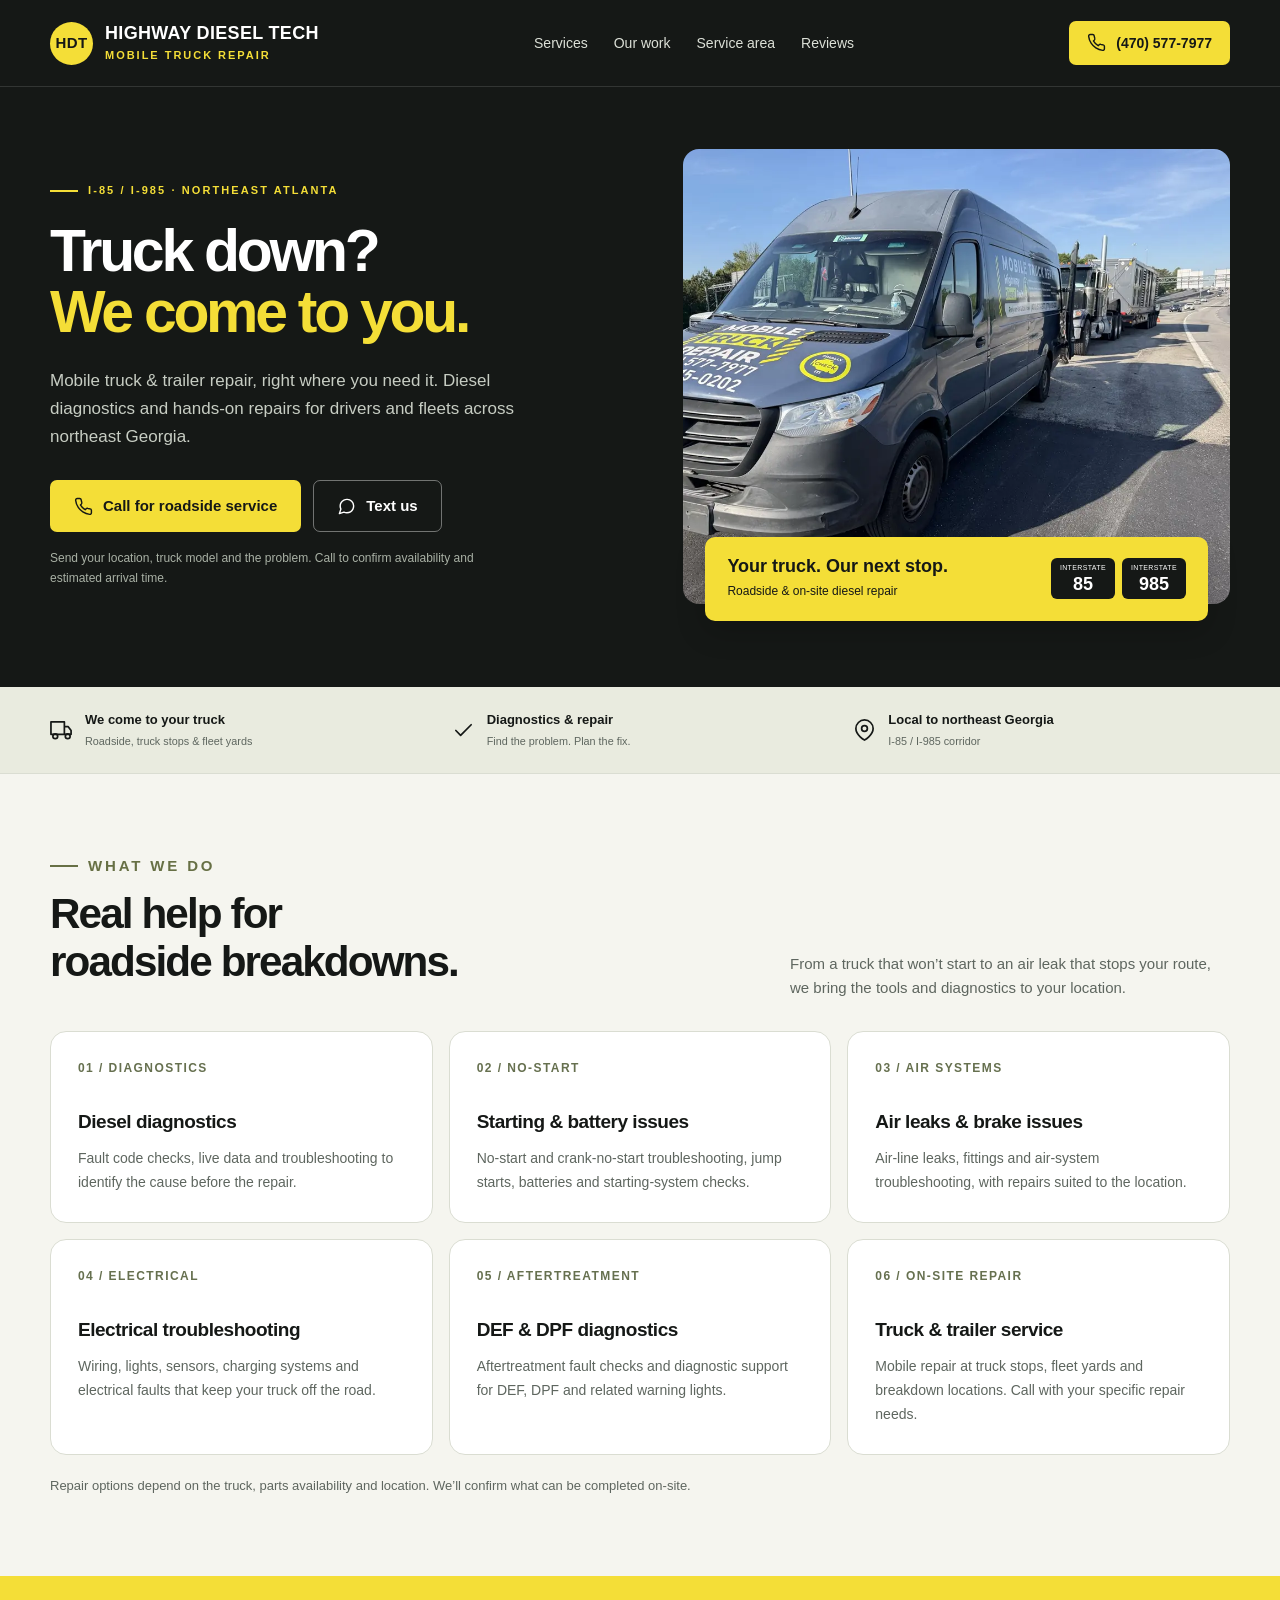
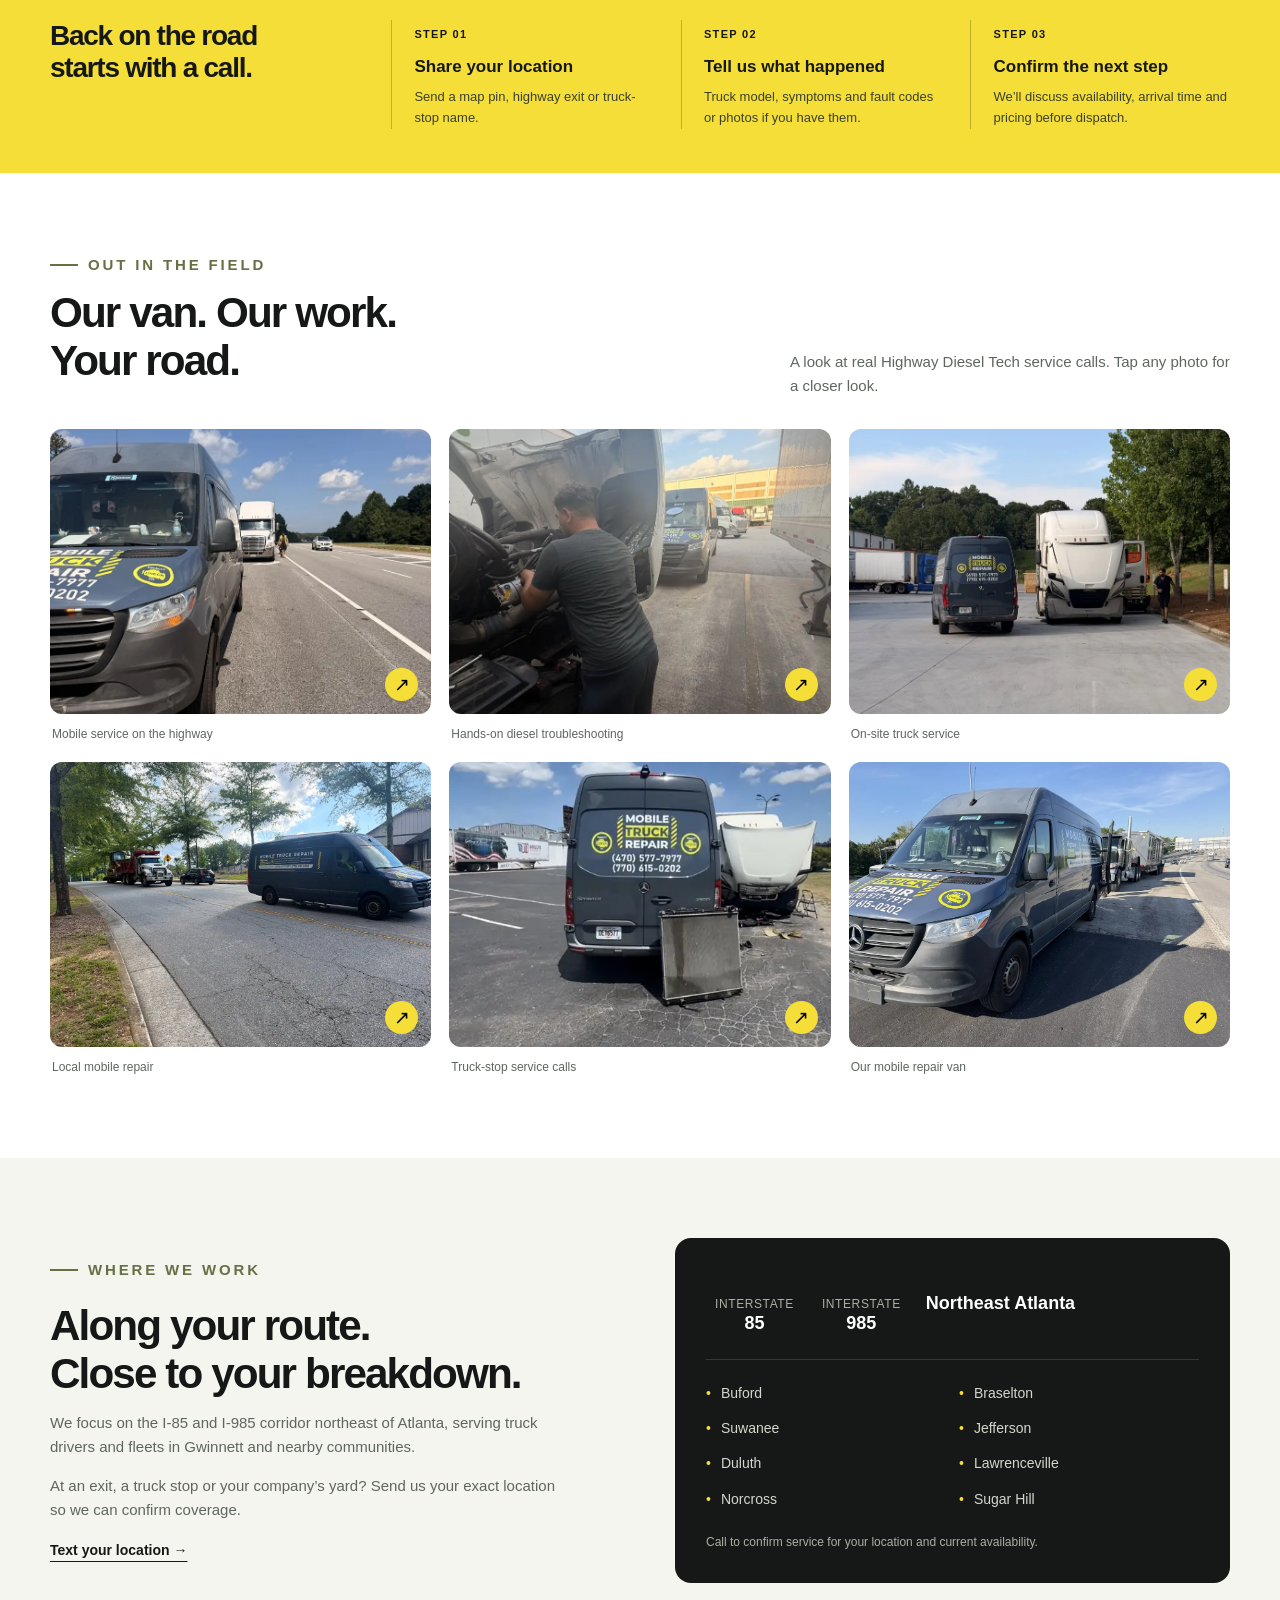
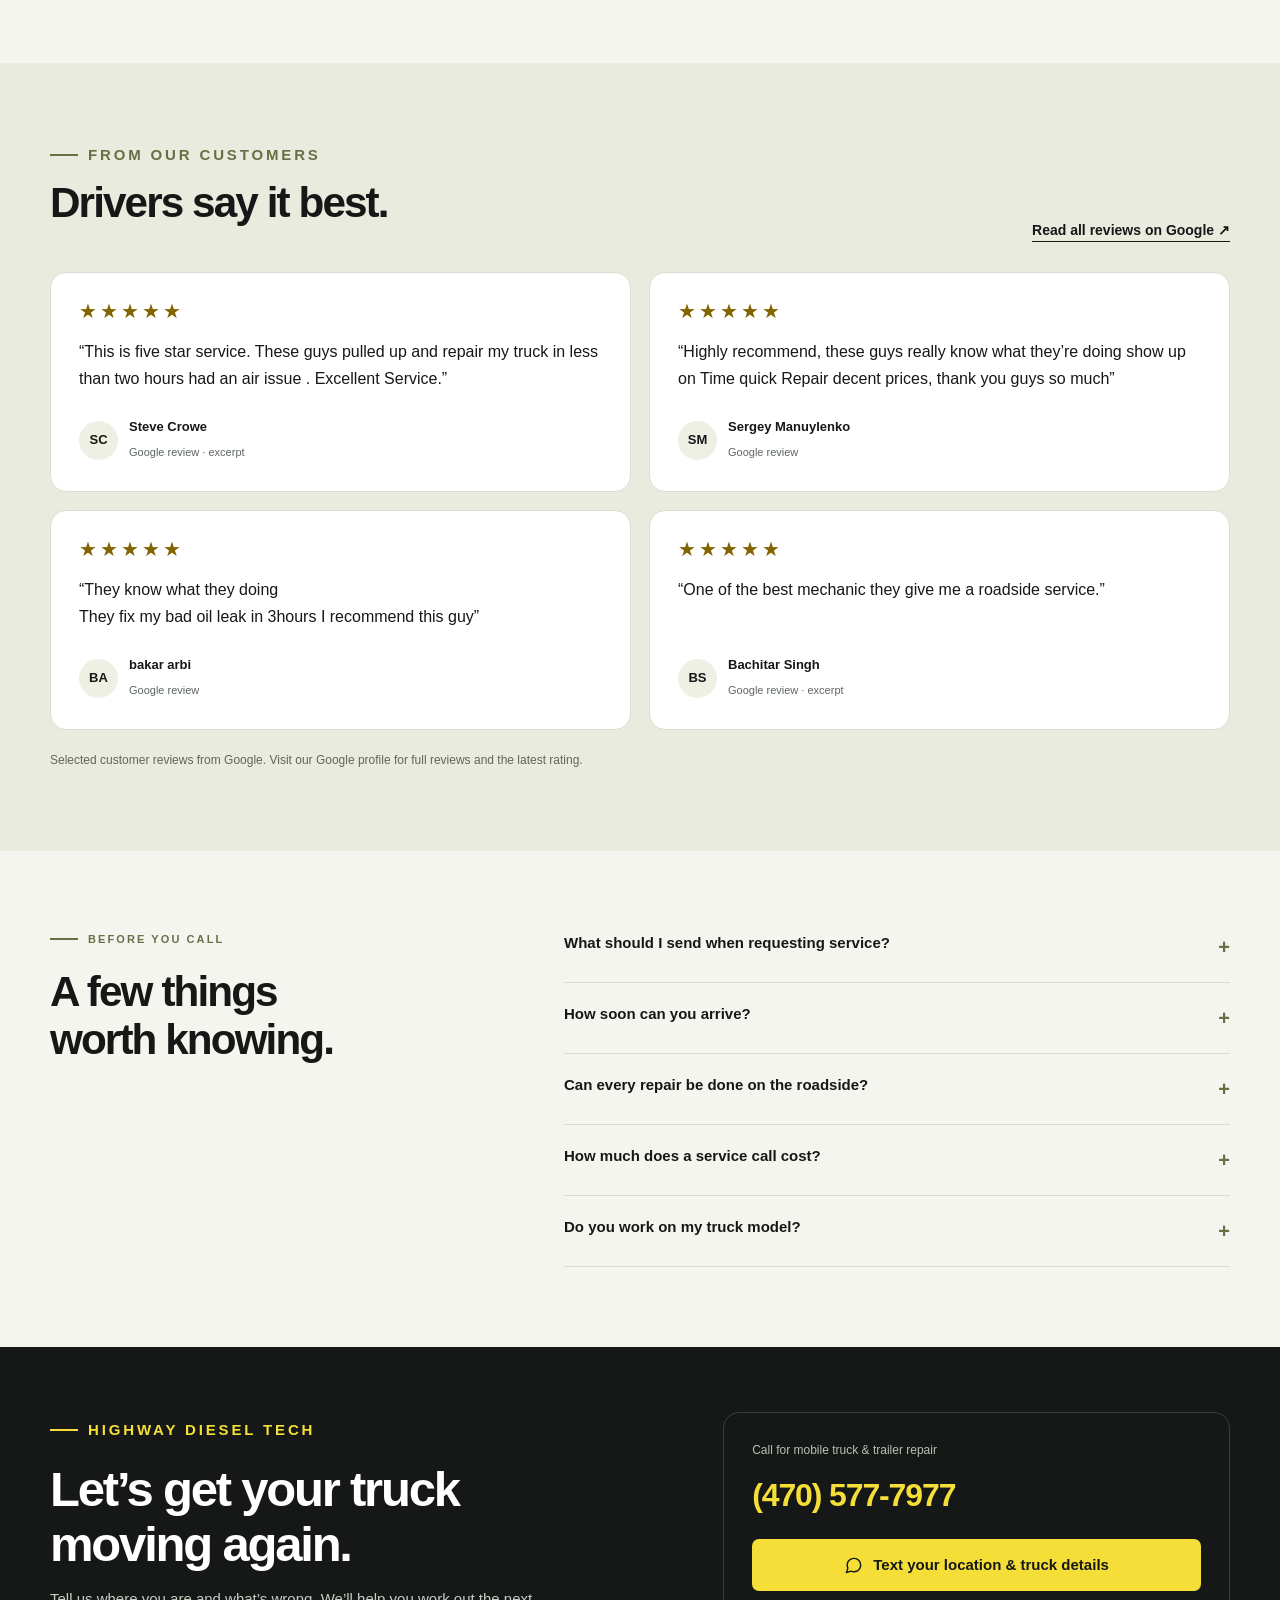
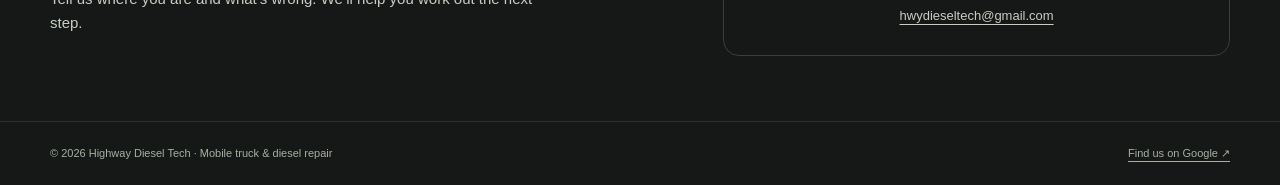
==== commit 91cc18b2: "Add files via upload" ====
--- a/index.html
+++ b/index.html
@@ -1,5 +1,76 @@
-<!DOCTYPE html>
-<!-- saved from url=(0066)https://mail.ukr.net/desktop/u0/compose/draft/17917552664007295824 -->
-<html data-theme="default" data-primary-theme="default" data-accent-theme="default" data-density="default" lang="ru"><head><meta http-equiv="Content-Type" content="text/html; charset=UTF-8"><style id="mceDefaultStyles" type="text/css">.mce-grid td.mce-grid-cell div {line-height: 20px;}#editLinkWrapp input[disabled="disabled"] {background-color: #c7c7c3;}#editLinkWrapp label {margin-bottom: 10px;}#editLinkWrapp label, #editLinkWrapp button {display: block;}#editLinkWrapp a {display: inline-block;padding: 10px 15px;background-color: #4285f4;color: #fff;font-weight: 700;text-transform: uppercase;transition: opacity 300ms ease;}#editLinkWrapp a.no_active {opacity: 0.8;}#pseudoBlock {position: absolute; top: 0; left: 0; width: 0; height: 0; z-index: -1;}</style><style>body {transition: opacity ease-in 0.2s; } 
-body[unresolved] {opacity: 0; display: block; overflow: hidden; position: relative; } 
-</style><title>Написать письмо • pavlovskyi11@ukr.net</title><meta name="viewport" content="width=device-width,initial-scale=1"><link rel="icon" type="image/png" sizes="16x16" href="https://mail.ukr.net/desktop/resources/favicon.png"><link rel="icon" type="image/png" sizes="32x32" href="https://mail.ukr.net/desktop/resources/assets/favicon2x-560862f1.png"><link rel="icon" type="image/png" sizes="48x48" href="https://mail.ukr.net/desktop/resources/assets/favicon3x-4e398e96.png"><link rel="manifest" href="https://mail.ukr.net/desktop/resources/manifest.json?28bc1558"><script defer="defer" src="./Написать письмо • pavlovskyi11@ukr.net_files/skeleton.js.Без названия"></script><script defer="defer" src="./Написать письмо • pavlovskyi11@ukr.net_files/legacyPolyfills.js.Без названия" nomodule=""></script><script defer="defer" src="./Написать письмо • pavlovskyi11@ukr.net_files/modernPolyfills.js.Без названия"></script><script defer="defer" src="./Написать письмо • pavlovskyi11@ukr.net_files/editor.js.Без названия"></script><script defer="defer" src="./Написать письмо • pavlovskyi11@ukr.net_files/bundle.js.Без названия"></script><link href="./Написать письмо • pavlovskyi11@ukr.net_files/bundle.css" rel="stylesheet"><link rel="stylesheet" type="text/css" href="./Написать письмо • pavlovskyi11@ukr.net_files/search-extra.css"><link rel="stylesheet" type="text/css" href="./Написать письмо • pavlovskyi11@ukr.net_files/editor-chunk.css"></head><body><div id="app-root"><div class="aTwBYDMd"><div class="kc0Ngm9V"><iframe class="vS-cW4J4 SY9aRjDW" allowtransparency="true" sandbox="allow-scripts allow-same-origin allow-forms allow-popups" src="./Написать письмо • pavlovskyi11@ukr.net_files/desktop-top-banner.html"></iframe></div><div class="_2mB9MhH9 _8vrF3vL7"><div class="mZ4QI2lq" aria-live="assertive"></div></div><div class="A3YeOTXL"><header class="gTrMtNU+"><div class="p9AQfHXy"><button type="button" class="xue1-wPK" popovertarget=""><div class="pV5gseD0" aria-label="Изображение профиля"><div class="a6ZoLqbN"><div class="kO-Vwz11"><svg viewBox="0 0 48 48" width="48" height="48"><use xlink:href="/desktop/resources/assets/file-6821a59b.svg#icon-avatar-placeholder-25fe"></use></svg></div><svg viewBox="0 0 16 16" width="16" height="16" class="nFGDqKj2"><use xlink:href="/desktop/resources/assets/file-6821a59b.svg#icon-add-931b"></use></svg></div></div></button><div class="RwuTfehR"><p class="b0eM6r+y"><span>dmytro pavlovskyi</span></p><p class="NoTu856M"><span>pavlovskyi11@ukr.net</span></p></div></div><div class="fKOHKwus Z40wm4ad" popover="auto"></div><div class="qkpprroE"><form><div class="RW9MPXMW _9jmRwHPW pBfexY-A"><div class="ukSRDubY"><svg viewBox="0 0 24 24" width="24" height="24" class="sBd25PDd"><use xlink:href="/desktop/resources/assets/file-6821a59b.svg#icon-search-large-c229"></use></svg><input maxlength="256" class="mPN5nJ4y" placeholder="Поиск в почте" type="text" value=""><div class="zyOSQxk4"></div><button class="xgpTJ5Ho _6m2HPkoK _3x9qqiYu SK36XoDy" type="button" aria-label="Расширенный поиск"><svg viewBox="0 0 24 24" width="24" height="24" class="UCHY7-V9 YFW4Nkn2"><use xlink:href="/desktop/resources/assets/file-6821a59b.svg#icon-arrow-down-0808"></use></svg></button></div></div></form></div><div class="lovvbfs7"><button class="xgpTJ5Ho VpqHfSrN _3x9qqiYu PRHgO7+J" type="button" aria-label="Другие сервисы" popovertarget=""><svg viewBox="0 0 24 24" width="24" height="24" class="UCHY7-V9"><use xlink:href="/desktop/resources/assets/file-6821a59b.svg#icon-more-3351"></use></svg></button><div class="fKOHKwus Z40wm4ad" popover="auto"></div><button class="xgpTJ5Ho VpqHfSrN _3x9qqiYu PRHgO7+J" type="button" aria-label="Меню настроек"><svg viewBox="0 0 32 32" width="32" height="32" class="UCHY7-V9"><use xlink:href="/desktop/resources/assets/file-6821a59b.svg#icon-menu-ef04"></use></svg></button></div></header></div><div class="TOpUZUAN"><div class="ksd-DwtD"><div class="Bslg8iFn"><button class="c5RN4yNv jdJNSsPt Oq5thHyi _1kf2qcyv" type="button">Написать письмо</button></div><div class="i2bH2FES OvYQfrnn xZIyWy6O MSt-5Qeo"><nav class="RtwPeKWU"><div class="RFWiWTe- T7HiulYg"><a class="-kC4eQfL" title="Входящие" href="https://mail.ukr.net/desktop/u0/msglist/inbox"><svg viewBox="0 0 24 24" width="24" height="24" class="SN32U+ul"><use xlink:href="/desktop/resources/assets/file-6821a59b.svg#icon-inbox-c729"></use></svg><span class="uMpM1hZj">Входящие</span><span class="xo2z8hMj uJfKg2xg" translate="no">3816</span></a></div><div class="RFWiWTe- T7HiulYg"><a class="-kC4eQfL" title="Черновики" href="https://mail.ukr.net/desktop/u0/msglist/draft"><svg viewBox="0 0 24 24" width="24" height="24" class="SN32U+ul"><use xlink:href="/desktop/resources/assets/file-6821a59b.svg#icon-drafts-bbb0"></use></svg><span class="uMpM1hZj">Черновики</span><span class="xo2z8hMj uJfKg2xg" translate="no">120</span></a></div><div class="RFWiWTe- T7HiulYg"><a class="-kC4eQfL" title="Отправленные" href="https://mail.ukr.net/desktop/u0/msglist/sent"><svg viewBox="0 0 24 24" width="24" height="24" class="SN32U+ul"><use xlink:href="/desktop/resources/assets/file-6821a59b.svg#icon-sent-62f2"></use></svg><span class="uMpM1hZj">Отправленные</span><span class="xo2z8hMj uJfKg2xg" translate="no"></span></a></div><div class="RFWiWTe- T7HiulYg"><a class="-kC4eQfL" title="Спам" href="https://mail.ukr.net/desktop/u0/msglist/spam"><svg viewBox="0 0 24 24" width="24" height="24" class="SN32U+ul"><use xlink:href="/desktop/resources/assets/file-6821a59b.svg#icon-spam-5d84"></use></svg><span class="uMpM1hZj">Спам</span><span class="xo2z8hMj uJfKg2xg" translate="no">1</span></a></div><div class="RFWiWTe- T7HiulYg"><a class="-kC4eQfL" title="Удаленные" href="https://mail.ukr.net/desktop/u0/msglist/trash"><svg viewBox="0 0 24 24" width="24" height="24" class="SN32U+ul"><use xlink:href="/desktop/resources/assets/file-6821a59b.svg#icon-trash-4e84"></use></svg><span class="uMpM1hZj">Удаленные</span><span class="xo2z8hMj uJfKg2xg" translate="no"></span></a></div><div class="RFWiWTe- T7HiulYg"><a class="-kC4eQfL" title="Непрочитанные" href="https://mail.ukr.net/desktop/u0/msglist/unread"><svg viewBox="0 0 24 24" width="24" height="24" class="SN32U+ul"><use xlink:href="/desktop/resources/assets/file-6821a59b.svg#icon-unread-6de5"></use></svg><span class="uMpM1hZj">Непрочитанные</span><span class="xo2z8hMj uJfKg2xg" translate="no">3816</span></a></div><div class="RFWiWTe- T7HiulYg"><a class="-kC4eQfL" title="Отмеченные" href="https://mail.ukr.net/desktop/u0/msglist/marked"><svg viewBox="0 0 24 24" width="24" height="24" class="SN32U+ul"><use xlink:href="/desktop/resources/assets/file-6821a59b.svg#icon-marked-046b"></use></svg><span class="uMpM1hZj">Отмеченные</span><span class="xo2z8hMj uJfKg2xg" translate="no"></span></a></div><div class="_5w4P3daW"></div><a class="pap1bEPy" href="https://mail.ukr.net/desktop/u0/attachments"><svg viewBox="0 0 24 24" width="24" height="24" class="QroUKqNU"><use xlink:href="/desktop/resources/assets/file-6821a59b.svg#icon-files-25e6"></use></svg><span class="WwIsqJSV">Вложения</span></a><a class="pap1bEPy" href="https://edisk.ukr.net/account/switch?mlid=0" target="_blank" rel="noreferrer"><svg viewBox="0 0 24 24" width="24" height="24" class="QroUKqNU"><use xlink:href="/desktop/resources/assets/file-6821a59b.svg#icon-edisk-e530"></use></svg><span class="WwIsqJSV">eDisk</span><svg viewBox="0 0 24 24" width="24" height="24" class="t63qPAIY"><use xlink:href="/desktop/resources/assets/file-6821a59b.svg#icon-arrow-right-0e38"></use></svg></a></nav><div class="XXMz97RF"><a class="blfKILpT u2kdr5pO iaAluNxu _7Saibuvj vrJiDeji" href="https://mail.ukr.net/desktop/u0/folders"><svg viewBox="0 0 24 24" width="24" height="24" class="_1EnSGwhW"><use xlink:href="/desktop/resources/assets/file-6821a59b.svg#icon-manager-375d"></use></svg><span class="IOyso-6X">Управление папками</span></a><button class="xgpTJ5Ho -92Hec1S +i7oAWAp jENazNb4 vrJiDeji" type="button"><svg viewBox="0 0 24 24" width="24" height="24" class="UCHY7-V9"><use xlink:href="/desktop/resources/assets/file-6821a59b.svg#icon-plus-844e"></use></svg><span class="IOyso-6X">Новая папка</span></button></div></div></div><main class="RPOJPHiX"><div class="B8K3iSCu"><div class="uyOUs44+ _0InJP8+3"><ul class="_6oRaHbJb"><li class="_2f96vcFq"><button class="cEJt1D6Y" type="button"><svg viewBox="0 0 24 24" width="24" height="24"><use xlink:href="/desktop/resources/assets/file-6821a59b.svg#icon-cross-raised-4c31"></use></svg></button><div class="_8RoDH0+L EGg004pH" title="index.html"><div class="cTbZzBcl"><div class="_2aA9+-yG"><svg viewBox="0 0 24 24" width="24" height="24" class="F-E8ZK7a"><use xlink:href="/desktop/resources/assets/file-6821a59b.svg#icon-file-placeholder-e7d6"></use></svg><p class="HESUgALA Zq0kdSuM GaMkGbRL zNJ0y+oD" title="HTML"><span class="_3hvA7rSZ">HTML</span></p></div></div><p class="IEHocMHg">index.html</p><p class="EEL7TYkl">984 КБ</p><a class="_66h4FLC8" href="https://mail.ukr.net/attach/get/17917552664007295824/1/index.html?mlid=0" download="index.html"></a></div></li></ul></div><div class="i2bH2FES OvYQfrnn JlNH7fko rBEpCjuj Ati50AlO LsSKvuvl"><div class="nmH+0ddT"><div class="fzUAwiRZ"><button class="c5RN4yNv RwpIv5iy ebrCxt3c" type="button">Отправить</button><p class="DwWeWo3o">Письмо от:</p><button type="button" aria-label="Выбор отправителя" class="UtwHQpFC LwhnR99y" popovertarget="">pavlovskyi11@ukr.net<svg viewBox="0 0 24 24" width="24" height="24" class="_2Le2rCqH"><use xlink:href="/desktop/resources/assets/file-6821a59b.svg#icon-arrow-down-0808"></use></svg></button><div class="fKOHKwus Z40wm4ad" popover="auto"></div></div><button class="gN4TxGmJ w61GHAQX LVTKjTtO" type="button">Удалить черновик</button></div><div class="YRA330P9 OOH43HZq CKJ9mHNv" style="height: 86px; min-height: 86px;"><div class="FoqJyCbS"><div class="EmzTsvqB"><div class="i2bH2FES OvYQfrnn njItiJk8"><div class="hm9O5oiv"><label class="ovxtPMO4" for="compose-to">Кому:</label><div class="_01YS+ReH"><div class="iiEzg0Qi"><div class="i2bH2FES OvYQfrnn xZIyWy6O lnNQWPor"><ul class="_7i7P9bUJ"><li class="SdG6coz5"><div class="v+2elfQG"><div class="TbwE3ISL"></div><input id="compose-to" class="MOfCGjSo" autocomplete="off" spellcheck="false" type="text" style="width: 40px;"></div></li></ul></div></div></div></div></div><button class="gN4TxGmJ w61GHAQX Z7wiK9-n" type="button">Копия</button><button class="gN4TxGmJ w61GHAQX Z7wiK9-n" type="button">Скрытая</button></div><div class="hm9O5oiv"><label class="ovxtPMO4" for="compose-subject">Тема:</label><div class="_01YS+ReH"><input class="qvNQ2v-o" id="compose-subject" maxlength="2000" autocomplete="off" spellcheck="true" type="text" value=""></div></div></div></div><div class="i2bH2FES OvYQfrnn xZIyWy6O ygZpYAdl"><div class="NSaw9fFh"><div class="zHmGjiQ5 XRKBTeRB"><div class="OH4-VvVH"><div class="_7e3-Paut"><label class="_75-FogYr"><input class="_2ZLeuz9h" tabindex="-1" multiple="" type="file"><div><button class="xgpTJ5Ho -92Hec1S +i7oAWAp jENazNb4" type="button"><svg viewBox="0 0 24 24" width="24" height="24" class="UCHY7-V9"><use xlink:href="/desktop/resources/assets/file-6821a59b.svg#icon-attachment-large-7a10"></use></svg>Прикрепить файл</button></div></label><button class="xgpTJ5Ho -92Hec1S +i7oAWAp jENazNb4" type="button"><svg viewBox="0 0 24 24" width="24" height="24" class="UCHY7-V9"><use xlink:href="/desktop/resources/assets/file-6821a59b.svg#icon-edisk-outline-6d2e"></use></svg>Файл с eDisk</button><button class="xgpTJ5Ho -92Hec1S +i7oAWAp jENazNb4" type="button" popovertarget=""><svg viewBox="0 0 24 24" width="24" height="24" class="UCHY7-V9"><use xlink:href="/desktop/resources/assets/file-6821a59b.svg#icon-cloud-c181"></use></svg>Файл из других сервисов</button><div class="fKOHKwus Z40wm4ad" popover="auto"></div></div></div></div><button class="xgpTJ5Ho -92Hec1S _3x9qqiYu Ub5GE202" type="button" aria-label="Отображение вложений" popovertarget=""><svg viewBox="0 0 24 24" width="24" height="24" class="UCHY7-V9"><use xlink:href="/desktop/resources/assets/file-6821a59b.svg#icon-tile-33c5"></use></svg><svg viewBox="0 0 24 24" width="24" height="24" class="Ub2FF0Or"><use xlink:href="/desktop/resources/assets/file-6821a59b.svg#icon-arrow-22d0"></use></svg></button><div class="fKOHKwus Z40wm4ad" popover="auto"></div></div></div><div class="CtvicROs"><div class="i2bH2FES OvYQfrnn xZIyWy6O CCAg2ZBx"><ul class="jHpZuYIG"><li class="pR9gvOrH"><button class="meT2gnnz" type="button"><svg viewBox="0 0 24 24" width="24" height="24"><use xlink:href="/desktop/resources/assets/file-6821a59b.svg#icon-cross-raised-4c31"></use></svg></button><div class="_6I1ZbImZ _801dbSYg" title="index.html"><div class="_0SVkML3u"><div class="_2aA9+-yG"><svg viewBox="0 0 24 24" width="24" height="24" class="F-E8ZK7a"><use xlink:href="/desktop/resources/assets/file-6821a59b.svg#icon-file-placeholder-e7d6"></use></svg><p class="HESUgALA Zq0kdSuM GaMkGbRL zNJ0y+oD" title="HTML"><span class="_3hvA7rSZ">HTML</span></p></div></div><div class="lAGW7wiN"><p class="sNukBRV2">index.html</p><p class="SQdmrEjL">984 КБ • HTML</p></div><a class="lvNuONG7" href="https://mail.ukr.net/attach/get/17917552664007295824/1/index.html?mlid=0" download="index.html"></a></div></li></ul></div></div><div class="dqeAtcC6"><div class="_6NSrRhmA"><div id="mceu_23" class="mce-tinymce mce-container mce-panel lang_ru mce-webkit" hidefocus="1" tabindex="-1" role="application" style="visibility: hidden; border-width: 1px;"><div id="mceu_23-body" class="mce-container-body mce-stack-layout"><div id="mceu_24" class="mce-toolbar-grp mce-container mce-panel mce-stack-layout-item mce-first has-attachments is-sticky" hidefocus="1" tabindex="-1" role="group"><div id="mceu_24-body" class="mce-container-body mce-stack-layout"><div id="mceu_25" class="mce-container mce-toolbar mce-stack-layout-item mce-first mce-last mce-small-size mce-extra-small-size" role="toolbar"><div id="mceu_25-body" class="mce-container-body mce-flow-layout"><div id="mceu_26" class="mce-container mce-flow-layout-item mce-first mce-btn-group" role="group"><div id="mceu_26-body"><div id="mceu_0" class="mce-widget mce-btn mce-undo mce-first mce-disabled" tabindex="-1" aria-labelledby="mceu_0" role="button" aria-label="Undo" aria-disabled="true"><button role="presentation" type="button" tabindex="-1"><svg xmlns="http://www.w3.org/2000/svg" width="24" height="24" viewBox="0 0 24 24"><path d="M14 6.22v4.773h6v2h-6v4.774L4 11.993 14 6.22z"></path></svg></button></div><div id="mceu_1" class="mce-widget mce-btn mce-redo mce-last mce-disabled" tabindex="-1" aria-labelledby="mceu_1" role="button" aria-label="Redo" aria-disabled="true"><button role="presentation" type="button" tabindex="-1"><svg xmlns="http://www.w3.org/2000/svg" width="24" height="24" viewBox="0 0 24 24"> <path d="M10 6.22v4.773H4v2h6v4.774l10-5.774L10 6.22z"></path></svg></button></div></div></div><div id="mceu_27" class="mce-container mce-flow-layout-item mce-btn-group" role="group"><div id="mceu_27-body"><div id="mceu_2" class="mce-widget mce-btn mce-bold mce-first" tabindex="-1" aria-labelledby="mceu_2" role="button" aria-label="Bold"><button role="presentation" type="button" tabindex="-1"><svg xmlns="http://www.w3.org/2000/svg" width="24" height="24" viewBox="0 0 24 24"><path d="M7 18h5.594c2.94 0 4.506-1.533 4.506-3.617 0-1.937-1.387-3.106-2.876-3.177v-.128c1.362-.306 2.365-1.272 2.365-2.812 0-1.963-1.457-3.356-4.347-3.356H7V18zm2.768-2.262v-3.477h2.32c1.33 0 2.155.767 2.155 1.847 0 .984-.671 1.63-2.219 1.63H9.768zm0-5.35v-3.24h2.103c1.228 0 1.925.632 1.925 1.578 0 1.036-.844 1.662-1.976 1.662H9.768z"></path></svg></button></div><div id="mceu_3" class="mce-widget mce-btn mce-italic" tabindex="-1" aria-labelledby="mceu_3" role="button" aria-label="Italic"><button role="presentation" type="button" tabindex="-1"><svg xmlns="http://www.w3.org/2000/svg" width="24" height="24" viewBox="0 0 24 24"><path d="M14.471 4.91h-2.768L9.53 18h2.768z"></path></svg></button></div><div id="mceu_4" class="mce-widget mce-btn mce-underline" tabindex="-1" aria-labelledby="mceu_4" role="button" aria-label="Underline"><button role="presentation" type="button" tabindex="-1"><svg xmlns="http://www.w3.org/2000/svg" width="24" height="24" viewBox="0 0 24 24"><path d="M18 19.5v1H6v-1h12zM14.468 5v8.38c0 1.372-1.043 2.204-2.468 2.204-1.408 0-2.45-.832-2.45-2.203V5H7v8.475C7 16.379 9.073 18 12 18c2.915 0 5-1.621 5-4.525V5h-2.532z"></path></svg></button></div><div id="mceu_5" class="mce-widget mce-btn mce-select-background mce-backcolor mce-colorbutton" tabindex="-1" aria-labelledby="mceu_5" role="button" aria-label="Background color" aria-haspopup="true"><button role="presentation" type="button" tabindex="-1"><span id="mceu_5-preview" class="mce-preview"></span><svg id="mceu_5-svg" xmlns="http://www.w3.org/2000/svg" width="24" height="24" viewBox="0 0 24 24" style="position:relative; z-index: 2;"><path d="m15.799 9.25-6.06-6.073-1.178 1.179.592.607L4.866 9.25a1.249 1.249 0 0 0 0 1.767L9.449 15.6c.242.246.562.367.883.367.321 0 .642-.121.884-.367l4.583-4.583a1.25 1.25 0 0 0 0-1.767zm-9.463.883 3.996-3.991 3.996 3.991H6.336zm11.496 1.25s-1.666 1.805-1.666 2.917a1.666 1.666 0 1 0 3.333 0c0-1.113-1.667-2.917-1.667-2.917z"></path></svg></button></div><div id="mceu_6" class="mce-widget mce-btn mce-select-color mce-colorbutton mce-last" tabindex="-1" aria-labelledby="mceu_6" role="button" aria-label="Text color" aria-haspopup="true"><button role="presentation" type="button" tabindex="-1"><span id="mceu_6-preview" class="mce-preview"></span><svg id="mceu_6-svg" xmlns="http://www.w3.org/2000/svg" width="24" height="24" viewBox="0 0 24 24" style="position:relative; z-index: 2;"><path d="M4 19h16v3H4zM12.918 3.8l.116.078.032.08 4.65 11.838-.116.17h-2.145l-.117-.08-.909-2.42h-4.86l-.907 2.42-.117.08H6.4l-.116-.17 4.68-11.917.117-.079h1.837zM12 6.27l-1.916 5.111.117.169h3.598l.117-.169L12 6.271z"></path></svg></button></div></div></div><div id="mceu_28" class="mce-container mce-flow-layout-item mce-btn-group" role="group"><div id="mceu_28-body"><div id="mceu_7" class="mce-widget mce-btn mce-fontname mce-menubtn mce-fixed-width mce-listbox mce-first mce-last mce-btn-has-text" tabindex="-1" aria-labelledby="mceu_7" role="button" aria-label="Font Family" aria-haspopup="true"><button id="mceu_7-open" role="presentation" type="button" tabindex="-1"><span class="mce-txt">Arial</span><svg width="24" height="24" xmlns="http://www.w3.org/2000/svg"><path fill="#2D2C37" d="M11.994 15 8.53 9h6.928z"></path></svg></button></div></div></div><div id="mceu_29" class="mce-container mce-flow-layout-item mce-btn-group" role="group"><div id="mceu_29-body"><div id="mceu_8" class="mce-widget mce-btn mce-fnt-size mce-menubtn mce-fixed-width mce-listbox mce-first mce-last mce-btn-has-text" tabindex="-1" aria-labelledby="mceu_8" role="button" aria-label="Font Sizes" aria-haspopup="true"><button id="mceu_8-open" role="presentation" type="button" tabindex="-1"><span class="mce-txt">12</span><svg width="24" height="24" xmlns="http://www.w3.org/2000/svg"><path fill="#2D2C37" d="M11.994 15 8.53 9h6.928z"></path></svg></button></div></div></div><div id="mceu_30" class="mce-container mce-flow-layout-item mce-btn-group" role="group"><div id="mceu_30-body"><div id="mceu_9" class="mce-widget mce-btn mce-numlist mce-list-css mce-first" tabindex="-1" aria-labelledby="mceu_9" role="button" aria-label="Numbered list"><button role="presentation" type="button" tabindex="-1"><div class="mce-span-button-wrap"><div class="mce-vam"><svg width="24" height="24" xmlns="http://www.w3.org/2000/svg"><path d="M20 6.07v2H9v-2h11zm0 10v2H9v-2h11zm0-5v2H9v-2h11zM5.833 16.187H4v-.917h2.75v3.667H4v-.917h1.833v-.458h-.916v-.917h.916v-.458zm-.183-5H4v-.917h2.75v.825L5.1 13.02h1.65v.917H4v-.825l1.65-1.925zm.183-2.45h-.916v-2.75H4V5.07h1.833v3.667z"></path></svg></div></div></button></div><div id="mceu_10" class="mce-widget mce-btn mce-bullist mce-list-css mce-last" tabindex="-1" aria-labelledby="mceu_10" role="button" aria-label="Bullet list"><button role="presentation" type="button" tabindex="-1"><div class="mce-span-button-wrap"><div class="mce-vam"><svg width="24" height="24" viewBox="0 0 24 24" xmlns="http://www.w3.org/2000/svg"><path d="M20 6v2H9V6h11zm0 10v2H9v-2h11zm0-5v2H9v-2h11zM7 6v2H4V6h3zm0 10v2H4v-2h3zm0-5v2H4v-2h3z"></path></svg></div></div></button></div></div></div><div id="mceu_31" class="mce-container mce-flow-layout-item mce-btn-group" role="group"><div id="mceu_31-body"><div id="mceu_11" class="mce-alignpanel mce-btn mce-align-css mce-first mce-alignfalse" role="button" tabindex="-1" aria-haspopup="true" aria-label="alignpanel"><button role="presentation" hidefocus="1" type="button" tabindex="-1" class="mce-align-label"><div class="mce-span-button-wrap"><div class="mce-vam"><svg width="24" height="24" viewBox="0 0 24 24" xmlns="http://www.w3.org/2000/svg"><path d="M20 6v2H4V6h16zm0 10v2H4v-2h16zm-7-5v2H4v-2h9z"></path></svg></div></div></button><button type="button" class="mce-open" hidefocus="1" tabindex="-1"><svg width="24" height="24" xmlns="http://www.w3.org/2000/svg"><path fill="#2D2C37" d="M11.994 15 8.53 9h6.928z"></path></svg></button></div><div id="mceu_12" class="mce-widget mce-btn mce-align-alone-btn mce-alignbutton mce-indent-css mce-indent" tabindex="-1" aria-labelledby="mceu_12" role="button" aria-label="Increase indent"><button role="presentation" type="button" tabindex="-1"><div class="mce-span-button-wrap"><div class="mce-vam"><svg width="24" height="24" viewBox="0 0 24 24" xmlns="http://www.w3.org/2000/svg"><path d="M20 6v2H4V6h16zm0 10v2H4v-2h16zm0-5v2h-9v-2h9zM8.5 12 4 14.598V9.402L8.5 12z"></path></svg></div></div></button></div><div id="mceu_13" class="mce-widget mce-btn mce-align-alone-btn mce-alignbutton mce-indent-css mce-outdent" tabindex="-1" aria-labelledby="mceu_13" role="button" aria-label="Decrease indent"><button role="presentation" type="button" tabindex="-1"><div class="mce-span-button-wrap"><div class="mce-vam"><svg width="24" height="24" viewBox="0 0 24 24" xmlns="http://www.w3.org/2000/svg"><path d="M20 6v2H4V6h16zm0 10v2H4v-2h16zm0-5v2h-9v-2h9zM4 12l4.5 2.598V9.402L4 12z"></path></svg></div></div></button></div><div id="mceu_14" class="mce-widget mce-btn mce-align-alone-btn mce-alignbutton mce-alignleft mce-align-css mce-active" tabindex="-1" aria-labelledby="mceu_14" role="button" aria-label="Align left" aria-pressed="true"><button role="presentation" type="button" tabindex="-1"><div class="mce-span-button-wrap"><div class="mce-vam"><svg width="24" height="24" viewBox="0 0 24 24" xmlns="http://www.w3.org/2000/svg"><path d="M20 6v2H4V6h16zm0 10v2H4v-2h16zm-7-5v2H4v-2h9z"></path></svg></div></div></button></div><div id="mceu_15" class="mce-widget mce-btn mce-align-alone-btn mce-alignbutton mce-aligncenter mce-align-css" tabindex="-1" aria-labelledby="mceu_15" role="button" aria-label="Align center"><button role="presentation" type="button" tabindex="-1"><div class="mce-span-button-wrap"><div class="mce-vam"><svg width="24" height="24" viewBox="0 0 24 24" xmlns="http://www.w3.org/2000/svg"><path d="M20 6v2H4V6h16zm0 10v2H4v-2h16zm-3.5-5v2h-9v-2h9z"></path></svg></div></div></button></div><div id="mceu_16" class="mce-widget mce-btn mce-align-alone-btn mce-alignbutton mce-alignright mce-align-css mce-last" tabindex="-1" aria-labelledby="mceu_16" role="button" aria-label="Align right"><button role="presentation" type="button" tabindex="-1"><div class="mce-span-button-wrap"><div class="mce-vam"><svg width="24" height="24" viewBox="0 0 24 24" xmlns="http://www.w3.org/2000/svg"><path d="M20 6v2H4V6h16zm0 10v2H4v-2h16zm0-5v2h-9v-2h9z"></path></svg></div></div></button></div></div></div><div id="mceu_32" class="mce-container mce-flow-layout-item mce-btn-group" role="group"><div id="mceu_32-body"><div id="mceu_17" class="mce-widget mce-btn mce-addlink mce-first" tabindex="-1" aria-labelledby="mceu_17" role="button" aria-label="Insert link" aria-haspopup="true"><button role="presentation" type="button" tabindex="-1"><svg xmlns="http://www.w3.org/2000/svg" width="24" height="24" viewBox="0 0 24 24"><path d="M7.717 10.163a.865.865 0 1 1 1.224 1.225l-2.449 2.448-.14.152c-.401.47-.62 1.06-.62 1.685 0 .694.27 1.346.76 1.837a2.6 2.6 0 0 0 3.673 0l2.449-2.45a.867.867 0 0 1 1.225 1.225l-2.449 2.449-.185.174A4.318 4.318 0 0 1 8.33 20a4.315 4.315 0 0 1-3.061-1.266A4.299 4.299 0 0 1 4 15.673c0-1.156.45-2.243 1.267-3.06l.001-.001zm6.122-1.224a.865.865 0 1 1 1.224 1.225l-4.898 4.897a.862.862 0 0 1-1.224 0 .866.866 0 0 1 0-1.224zm-1.058-3.831a4.335 4.335 0 0 1 5.955.158 4.3 4.3 0 0 1 1.268 3.06c0 1.157-.45 2.244-1.267 3.061h-.001l-2.449 2.45a.862.862 0 0 1-1.224 0 .866.866 0 0 1 0-1.225l2.449-2.449.14-.152c.401-.47.62-1.06.62-1.684 0-.694-.27-1.346-.76-1.837a2.6 2.6 0 0 0-3.673 0h-.001L11.39 8.94a.864.864 0 0 1-1.225 0 .866.866 0 0 1 0-1.225l2.449-2.449z"></path></svg></button></div><div id="mceu_18" class="mce-widget mce-btn mce-smiles" tabindex="-1" aria-labelledby="mceu_18" role="button" aria-label="Add smile" aria-haspopup="true"><button role="presentation" type="button" tabindex="-1"><svg xmlns="http://www.w3.org/2000/svg" width="24" height="24" viewBox="0 0 24 24"><path d="M11.996 4A7.995 7.995 0 0 0 4 12c0 4.42 3.576 8 7.996 8a8.001 8.001 0 1 0 0-16zM12 18.4A6.399 6.399 0 0 1 5.6 12c0-3.536 2.864-6.4 6.4-6.4 3.536 0 6.4 2.864 6.4 6.4 0 3.536-2.864 6.4-6.4 6.4zm2.8-7.2a1.199 1.199 0 1 0 0-2.4c-.664 0-1.2.536-1.2 1.2 0 .664.536 1.2 1.2 1.2zm-5.6 0c.664 0 1.2-.536 1.2-1.2 0-.664-.536-1.2-1.2-1.2a1.199 1.199 0 1 0 0 2.4zm2.8 5.2a4.385 4.385 0 0 0 4.084-2.8H7.916A4.386 4.386 0 0 0 12 16.4z"></path></svg></button></div><div id="mceu_19" class="mce-widget mce-btn mce-last" tabindex="-1" aria-labelledby="mceu_19" role="button" aria-label="Upload image"><button role="presentation" type="button" tabindex="-1"><svg xmlns="http://www.w3.org/2000/svg" width="24" height="24" viewBox="0 0 24 24"><path d="M17.124 4A2.876 2.876 0 0 1 20 6.876v10.248A2.876 2.876 0 0 1 17.124 20H6.876A2.876 2.876 0 0 1 4 17.124V6.876A2.876 2.876 0 0 1 6.876 4zm0 1.412H6.876c-.809 0-1.464.655-1.464 1.464v10.248c0 .81.655 1.464 1.464 1.464h10.248c.809 0 1.464-.655 1.464-1.464V6.876c0-.81-.655-1.464-1.464-1.464zm-2.794 7.081 2.595 3.46a.47.47 0 0 1-.376.753H7.472a.47.47 0 0 1-.372-.76l1.796-2.308a.47.47 0 0 1 .733-.012l1.212 1.457a.47.47 0 0 0 .734-.012l2.008-2.584a.47.47 0 0 1 .747.006z"></path></svg></button></div></div></div><div id="mceu_33" class="mce-container mce-flow-layout-item mce-btn-group" role="group"><div id="mceu_33-body"><div id="mceu_20" class="mce-widget mce-btn mce-removeformat mce-first" tabindex="-1" aria-labelledby="mceu_20" role="button" aria-label="Clear formatting"><button role="presentation" type="button" tabindex="-1"><svg xmlns="http://www.w3.org/2000/svg" width="24" height="24" viewBox="0 0 24 24"><path d="M4.27 5 3 6.275l6.97 6.97L7.5 19h3l1.57-3.66L17.73 21 19 19.725 4.545 5.275 4.27 5zM7 5v.18L9.82 8h2.395l-.72 1.675 2.1 2.1L15.215 8H21V5H7z"></path></svg></button></div><div id="mceu_21" class="mce-widget mce-btn mce-plaintext mce-last mce-btn-has-text" tabindex="-1" aria-labelledby="mceu_21" role="button" aria-label="Шрифт по умолчанию"><button role="presentation" type="button" tabindex="-1"><span class="mce-txt">Шрифт по умолчанию</span></button></div></div></div><div id="mceu_34" class="mce-container mce-flow-layout-item mce-last mce-btn-group" role="group"><div id="mceu_34-body"><div id="mceu_22" class="mce-widget mce-btn mce-stickytoolbar mce-first mce-last mce-active" tabindex="-1" aria-labelledby="mceu_22" role="button" aria-label="pin_toolbar"><button role="presentation" type="button" tabindex="-1"><svg xmlns="http://www.w3.org/2000/svg" width="24" height="24" viewBox="0 0 24 24"><path d="m14.475 3.293 7.07 7.071-1.414 1.414-1.06-1.06-3.174 3.173.002.02c.04.35.065.839.014 1.405-.104 1.134-.521 2.616-1.792 3.887l-.707.707-3.536-3.536-3.181 3.182-1.415-1.414 3.182-3.182-3.535-3.535.707-.708c1.27-1.27 2.753-1.688 3.887-1.79a7.047 7.047 0 0 1 1.425.014l3.173-3.173-1.06-1.06 1.414-1.415Zm1.06 3.889L11.6 11.118c-.297-.074-.589-.157-.893-.191a5.044 5.044 0 0 0-1.003-.01 4.348 4.348 0 0 0-1.862.593l5.487 5.486c.382-.635.54-1.293.592-1.861a5.053 5.053 0 0 0-.01-1.003c-.033-.304-.116-.597-.19-.893l3.936-3.936-2.122-2.121Z"></path></svg></button></div></div></div></div></div></div></div><div id="mceu_35" class="mce-edit-area mce-container mce-panel mce-stack-layout-item mce-last" hidefocus="1" tabindex="-1" role="group" style="border-width: 1px 0px 0px;"><iframe id="mce_0_ifr" frameborder="0" allowtransparency="true" src="./Написать письмо • pavlovskyi11@ukr.net_files/saved_resource.html" style="width: 100%; height: 320px; display: block;"></iframe></div></div><div id="editLinkBlock" style="opacity: 0; z-index: -1;"></div><div id="pseudoBlock"></div></div><div class="un-compose-editor" id="mce_0" aria-hidden="true" style="display: none;"></div></div></div></div><div class="wgfj90rQ"><button class="c5RN4yNv jdJNSsPt RJoXGyDG" type="button">Отправить</button><button class="eaCfE3h- y6A0UFTU RJoXGyDG" type="button">Удалить черновик</button><p class="Q3DNVkmr">Сообщение сохранено в 17:47</p></div><div></div></div></main><button class="dWuZDIcS" type="button" aria-label="Развернуть панель контактов"><svg viewBox="0 0 22 18" width="22" height="18" class="a+UnHETq"><use xlink:href="/desktop/resources/assets/file-6821a59b.svg#icon-contacts-eae2"></use></svg></button></div></div></div><div id="popup-root"></div><iframe src="./Написать письмо • pavlovskyi11@ukr.net_files/token.html" style="position: absolute; left: -1000px; top: -1000px; height: 0px; width: 0px; opacity: 0;"></iframe><div id="mceu_36" class="mce-widget mce-tooltip mce-tooltip-n" role="presentation" style="left: 245px; top: 455px; z-index: 131070; display: none;"><div class="mce-tooltip-inner">Отменить</div></div></body></html>+<!doctype html>
+<html lang="en">
+<head>
+<meta charset="utf-8">
+<meta name="viewport" content="width=device-width, initial-scale=1">
+<meta name="theme-color" content="#151816">
+<title>Highway Diesel Tech | Mobile Truck & Trailer Repair on I-85 & I-985</title>
+<meta name="description" content="Mobile truck and trailer repair on I-85 and I-985 northeast of Atlanta. Diesel diagnostics, no-start, air leaks and electrical repairs. Call (470) 577-7977.">
+<link rel="canonical" href="https://highwaydieseltech.com/">
+<meta property="og:title" content="Highway Diesel Tech | Mobile Truck & Trailer Repair">
+<meta property="og:description" content="Truck down? We come to you. Mobile diesel repair on I-85 and I-985 northeast of Atlanta. Call (470) 577-7977.">
+<meta property="og:type" content="website">
+<meta property="og:url" content="https://highwaydieseltech.com/">
+<style>
+:root{--ink:#151816;--muted:#5e665f;--paper:#f5f5ef;--yellow:#f4de37;--line:#daddd2;--white:#fff;--radius:16px}
+*{box-sizing:border-box}html{scroll-behavior:smooth;scroll-padding-top:100px}body{margin:0;background:var(--paper);color:var(--ink);font:16px/1.6 -apple-system,BlinkMacSystemFont,"Segoe UI",Arial,sans-serif}a{color:inherit}button{font:inherit;cursor:pointer}img{display:block;max-width:100%}a,button{-webkit-tap-highlight-color:transparent}a:focus-visible,button:focus-visible,summary:focus-visible{outline:3px solid #8f7410;outline-offset:5px}.wrap{width:min(1180px,calc(100% - 64px));margin:auto}.skip{position:fixed;left:16px;top:-90px;padding:12px;background:var(--yellow);z-index:100}.skip:focus{top:10px}.site-header{background:var(--ink);color:white;position:sticky;top:0;z-index:20;border-bottom:1px solid #ffffff20}.nav{min-height:86px;display:flex;align-items:center;justify-content:space-between;gap:20px}.brand{display:flex;align-items:center;gap:12px;text-decoration:none;line-height:1.07;font-weight:850;letter-spacing:.02em}.brand-mark{display:grid;place-items:center;flex:0 0 43px;width:43px;height:43px;background:var(--yellow);color:var(--ink);border-radius:50%;font-size:15px;font-weight:900}.brand-name{font-size:18px}.brand-name span{display:block;color:var(--yellow);font-size:11px;letter-spacing:.18em;margin-top:6px}.nav-links{display:flex;gap:26px;align-items:center}.nav-links a{font-size:14px;text-decoration:none;color:#dce0d7}.nav-links a:hover{color:var(--yellow)}.btn{min-height:50px;display:inline-flex;align-items:center;justify-content:center;gap:10px;padding:13px 23px;font-weight:750;font-size:15px;text-decoration:none;border-radius:7px;border:1px solid transparent;transition:background .18s,transform .18s}.btn:hover{transform:translateY(-2px)}.btn-primary{background:var(--yellow);color:var(--ink)}.btn-primary:hover{background:#ffeb62}.btn-outline{border-color:#ffffff65;color:white;background:transparent}.btn-outline:hover{background:#ffffff12}.nav-call{min-height:44px;padding:10px 17px;font-size:14px}.icon{width:19px;height:19px;fill:none;stroke:currentColor;stroke-width:1.8;stroke-linecap:round;stroke-linejoin:round;flex-shrink:0}
+.hero{background:var(--ink);color:white;position:relative;overflow:hidden}.hero-grid{display:grid;grid-template-columns:1.06fr 1fr;gap:54px;align-items:center;padding:62px 0 66px}.eyebrow{text-transform:uppercase;font-size:11px;font-weight:850;letter-spacing:.19em;display:flex;align-items:center;gap:10px;margin:0 0 20px}.eyebrow:before{content:"";height:2px;width:28px;background:currentColor}.hero .eyebrow{color:var(--yellow)}h1,h2,h3,p{margin-top:0}h1{font-size:clamp(40px,4.6vw,64px);line-height:1.04;letter-spacing:-.055em;margin-bottom:25px;font-weight:850}h1 span{color:var(--yellow)}.lead{color:#c7cdc3;font-size:17px;max-width:500px;margin-bottom:29px;line-height:1.65}.actions{display:flex;gap:12px;flex-wrap:wrap}.hero-note{font-size:12px;color:#a9b1a5;margin:17px 0 0;max-width:470px}.hero-visual{position:relative;padding-bottom:17px}.hero-visual>img{width:100%;height:440px;object-fit:cover;object-position:44% 50%;border-radius:var(--radius)}.photo-tag{position:absolute;bottom:0;left:22px;right:22px;background:var(--yellow);color:var(--ink);padding:18px 22px;border-radius:10px;display:flex;justify-content:space-between;align-items:center;gap:12px;box-shadow:0 10px 30px #0003}.photo-tag strong{font-size:18px;display:block;line-height:1.25}.photo-tag small{font-size:12px}.road-badges{display:flex;gap:7px}.road-badge{background:var(--ink);color:white;border-radius:6px;text-align:center;min-width:46px;padding:6px 9px;line-height:1}.road-badge small{font-size:7px;display:block;margin-bottom:4px;letter-spacing:.05em}.road-badge b{font-size:18px}.trust-bar{background:#e9ebdf;border-bottom:1px solid var(--line)}.trust-grid{display:grid;grid-template-columns:repeat(3,1fr);padding:23px 0;gap:25px}.trust-item{display:flex;align-items:center;gap:12px;font-size:13px;font-weight:700}.trust-item .icon{width:23px;height:23px}.trust-item small{display:block;font-weight:400;color:var(--muted);margin-top:2px}
+section{padding:80px 0}.section-top{display:flex;align-items:end;justify-content:space-between;gap:30px;margin-bottom:31px}.section-top .eyebrow{margin-bottom:12px;color:#677045}h2{font-size:clamp(30px,3.3vw,43px);line-height:1.13;letter-spacing:-.045em;margin-bottom:14px;font-weight:800}.section-top p{color:var(--muted);max-width:440px;margin-bottom:0;font-size:15px}.text-link{font-weight:750;font-size:14px;text-underline-offset:6px;white-space:nowrap}.service-grid{display:grid;grid-template-columns:repeat(3,1fr);gap:16px}.service{border:1px solid var(--line);background:#fff;padding:27px;border-radius:var(--radius)}.service-number{color:#66704f;font-weight:850;font-size:12px;letter-spacing:.12em;margin-bottom:29px;display:block}.service h3{font-size:19px;letter-spacing:-.025em;margin-bottom:10px}.service p{color:var(--muted);font-size:14px;line-height:1.7;margin:0}.service-foot{font-size:13px;color:var(--muted);margin:21px 0 0}.process{background:var(--yellow);padding:44px 0}.process-grid{display:grid;grid-template-columns:1.2fr repeat(3,1fr);gap:30px;align-items:start}.process h2{font-size:28px;margin:0}.step{border-left:1px solid #1518163b;padding-left:22px}.step span{font-weight:850;font-size:11px;letter-spacing:.12em}.step h3{font-size:17px;margin:7px 0}.step p{font-size:13px;line-height:1.6;margin:0;color:#3b402a}
+.gallery-section{background:white}.gallery{display:grid;grid-template-columns:repeat(3,1fr);gap:18px}.gallery figure{margin:0}.gallery button{display:block;border:0;padding:0;background:#e9ebdf;border-radius:12px;overflow:hidden;position:relative;width:100%;text-align:left}.gallery img{width:100%;height:285px;object-fit:cover;transition:transform .25s}.gallery button:hover img{transform:scale(1.035)}.gallery button:after{content:"↗";position:absolute;right:13px;bottom:13px;background:var(--yellow);width:33px;height:33px;border-radius:50%;display:grid;place-items:center;font-size:19px}.gallery figcaption{padding:11px 2px 0;font-size:12px;color:var(--muted)}.area-grid{display:grid;grid-template-columns:1fr 1fr;gap:70px;align-items:center}.area-grid .eyebrow{color:#677045}.area-grid p{color:var(--muted);font-size:15px;max-width:510px}.corridor{background:var(--ink);border-radius:var(--radius);color:white;padding:31px}.corridor-top{display:flex;align-items:center;gap:10px;border-bottom:1px solid #ffffff22;padding-bottom:21px;margin-bottom:22px}.corridor-top strong{font-size:18px;margin-left:6px}.city-grid{display:grid;grid-template-columns:1fr 1fr;gap:13px;font-size:14px;color:#d2d8cd}.city-grid span:before{content:"•";color:var(--yellow);margin-right:10px}.corridor small{display:block;color:#a9b1a5;margin-top:23px;font-size:12px}.reviews-section{background:#e9ebdf}.reviews-grid{display:grid;grid-template-columns:repeat(2,1fr);gap:18px}.review{background:white;padding:28px;border:1px solid #daddd2;border-radius:var(--radius);display:flex;flex-direction:column}.stars{color:#826400;font-size:20px;letter-spacing:3px;line-height:1;margin-bottom:18px}.review blockquote{margin:0 0 25px;font-size:16px;line-height:1.65;flex:1}.review-person{display:flex;align-items:center;gap:11px}.avatar{width:39px;height:39px;background:#eef0e4;border-radius:50%;display:grid;place-items:center;font-size:13px;font-weight:750}.review-person strong{display:block;font-size:13px}.review-person small{font-size:11px;color:var(--muted)}.review-note{font-size:12px;color:var(--muted);margin:21px 0 0}.faq-grid{display:grid;grid-template-columns:.8fr 1.2fr;gap:70px}.faq-grid .eyebrow{color:#677045}details{border-bottom:1px solid var(--line);padding:19px 0}details:first-child{padding-top:0}summary{cursor:pointer;font-weight:700;font-size:15px;list-style:none;display:flex;justify-content:space-between;gap:18px}summary::-webkit-details-marker{display:none}summary:after{content:"+";font-size:20px;color:#657045}details[open] summary:after{content:"−"}details p{margin:12px 24px 0 0;color:var(--muted);font-size:14px}
+.contact{background:var(--ink);color:white;padding:65px 0}.contact-grid{display:grid;grid-template-columns:1.2fr 1fr;gap:65px;align-items:center}.contact .eyebrow{color:var(--yellow)}.contact h2{font-size:clamp(34px,4vw,49px)}.contact p{color:#c7cdc3;max-width:510px;font-size:15px}.contact-card{border:1px solid #ffffff29;padding:28px;border-radius:var(--radius)}.contact-card>small{display:block;color:#b7c0b2;font-size:12px;margin-bottom:10px}.contact-number{display:block;color:var(--yellow);font-size:clamp(25px,3vw,32px);font-weight:800;text-decoration:none;letter-spacing:-.035em;margin-bottom:18px}.contact-card .btn{width:100%}.contact-email{display:block;text-align:center;margin-top:15px;color:#c7cdc3;font-size:13px;text-underline-offset:4px;overflow-wrap:anywhere}footer{background:var(--ink);color:#a7b0a2;border-top:1px solid #ffffff1b;font-size:11px;padding:23px 0}.footer-inner{display:flex;align-items:center;justify-content:space-between;gap:20px}.footer-inner a{text-underline-offset:4px}.mobile-bar{display:none}.lightbox{border:0;border-radius:12px;padding:48px 16px 16px;background:#151816;width:min(950px,92vw);max-height:92vh;color:white}.lightbox::backdrop{background:#000c}.lightbox img{max-height:74vh;width:auto;max-width:100%;margin:auto;object-fit:contain}.lightbox-close{position:absolute;right:12px;top:7px;width:38px;height:38px;color:white;background:transparent;border:0;font-size:28px}.lightbox p{margin:12px 0 0;font-size:13px;text-align:center;color:#c7cdc3}
+@media(min-width:1100px){.hero-visual>img{height:455px}}@media(max-width:1000px){.nav-links{gap:18px}.nav-links a{font-size:13px}.brand-name{font-size:16px}.hero-grid{gap:30px}.hero-visual>img{height:415px}.process-grid{grid-template-columns:repeat(3,1fr);gap:25px}.process-grid>h2{grid-column:1/-1}.step:first-of-type{border-left:0;padding-left:0}.area-grid,.faq-grid{gap:40px}.service{padding:23px}.gallery img{height:250px}}
+@media(max-width:760px){.wrap{width:calc(100% - 36px)}.nav{min-height:74px;gap:12px}.nav-links{display:none}.brand-mark{width:35px;height:35px;flex-basis:35px;font-size:12px}.brand{gap:9px}.brand-name{font-size:14px}.brand-name span{font-size:9px}.nav-call{padding:10px 13px;font-size:12px;min-height:42px}.nav-call .icon{display:none}.hero-grid{grid-template-columns:1fr;padding:38px 0 40px;gap:32px}h1{font-size:clamp(40px,8vw,56px);max-width:550px}.lead{font-size:16px}.hero-visual>img{height:330px;object-position:50% 50%}.photo-tag{padding:15px;left:15px;right:15px}.photo-tag strong{font-size:16px}.trust-grid{gap:15px}.trust-item{font-size:11px;align-items:start;gap:7px}.trust-item .icon{width:17px;height:17px}.trust-item small{font-size:10px;line-height:1.5}section{padding:54px 0}.section-top{align-items:start;flex-direction:column;gap:14px}.service-grid{grid-template-columns:repeat(2,1fr)}.service-number{margin-bottom:21px}.service h3{font-size:17px}.gallery{grid-template-columns:repeat(2,1fr);gap:17px 12px}.gallery img{height:250px}.gallery figcaption{font-size:11px}.area-grid,.faq-grid,.contact-grid{grid-template-columns:1fr;gap:28px}.reviews-grid{gap:12px}.review{padding:22px}.review blockquote{font-size:14px}.contact{padding:50px 0}.footer-inner{flex-direction:column;align-items:start;gap:9px}footer{padding-bottom:100px}.mobile-bar{display:flex;position:fixed;bottom:0;left:0;right:0;gap:9px;z-index:30;background:#151816f5;border-top:1px solid #ffffff26;padding:10px 18px calc(10px + env(safe-area-inset-bottom))}.mobile-bar .btn{flex:1;min-height:45px;padding:10px;font-size:14px}.mobile-bar .btn-outline{flex:.65}}
+@media(max-width:420px){.nav-call{font-size:11px;padding:10px}.brand-name{font-size:12px}.brand-name span{font-size:8px}.hero .actions .btn{padding:13px 17px;font-size:14px}.hero-visual>img{height:285px}.service-grid,.reviews-grid{grid-template-columns:1fr}.service{padding:23px}.service-number{margin-bottom:13px}.trust-item .icon{display:none}.trust-grid{gap:8px}.process-grid{grid-template-columns:1fr;gap:22px}.process-grid>h2{grid-column:auto}.step{border-left:0;padding-left:0;border-top:1px solid #15181630;padding-top:14px}.step:first-of-type{border-top:0;padding-top:0}.gallery img{height:220px}.road-badge{min-width:40px;padding:6px}.photo-tag small{font-size:10px}}
+.hero{padding:0}
+@media(max-width:350px){.brand-mark{display:none}.brand-name{font-size:12px}}
+@media(prefers-reduced-motion:reduce){html{scroll-behavior:auto}*,*:before,*:after{transition:none!important}}
+</style>
+</head>
+<body>
+<svg xmlns="http://www.w3.org/2000/svg" style="display:none" aria-hidden="true"><symbol id="phone" viewBox="0 0 24 24"><path d="M22 16.9v3a2 2 0 0 1-2.2 2 19.8 19.8 0 0 1-8.6-3.1 19.4 19.4 0 0 1-6-6A19.8 19.8 0 0 1 2.1 4.2 2 2 0 0 1 4.1 2h3a2 2 0 0 1 2 1.7c.1 1 .4 2 .7 2.9a2 2 0 0 1-.4 2.1L8.1 10a16 16 0 0 0 6 6l1.3-1.3a2 2 0 0 1 2.1-.4c.9.3 1.9.6 2.9.7a2 2 0 0 1 1.6 1.9Z"/></symbol><symbol id="message" viewBox="0 0 24 24"><path d="M21 11.5a8.4 8.4 0 0 1-.9 3.8 8.5 8.5 0 0 1-7.6 4.7 8.4 8.4 0 0 1-3.8-.9L3 21l1.9-5.7a8.4 8.4 0 0 1-.9-3.8 8.5 8.5 0 0 1 4.7-7.6 8.4 8.4 0 0 1 3.8-.9h.5a8.5 8.5 0 0 1 8 8v.5Z"/></symbol><symbol id="truck" viewBox="0 0 24 24"><path d="M1 3h14v13H1zM15 8h4l3 4v4h-7"/><circle cx="5.5" cy="18" r="2.5"/><circle cx="18.5" cy="18" r="2.5"/></symbol><symbol id="check" viewBox="0 0 24 24"><path d="M20 6 9 17l-5-5"/></symbol><symbol id="pin" viewBox="0 0 24 24"><path d="M21 10c0 7-9 12-9 12S3 17 3 10a9 9 0 0 1 18 0Z"/><circle cx="12" cy="10" r="3"/></symbol></svg>
+<a href="#main" class="skip">Skip to content</a>
+<header class="site-header"><div class="wrap nav"><a href="#" class="brand" aria-label="Highway Diesel Tech home"><span class="brand-mark">HDT</span><span class="brand-name">HIGHWAY DIESEL TECH<span>MOBILE TRUCK REPAIR</span></span></a><nav class="nav-links" aria-label="Main navigation"><a href="#services">Services</a><a href="#work">Our work</a><a href="#area">Service area</a><a href="#reviews">Reviews</a></nav><a class="btn btn-primary nav-call" href="tel:+14705777977"><svg class="icon"><use href="#phone"/></svg>(470) 577-7977</a></div></header>
+<main id="main">
+<section class="hero"><div class="wrap hero-grid"><div><p class="eyebrow">I-85 / I-985 · Northeast Atlanta</p><h1>Truck down?<br><span>We come to you.</span></h1><p class="lead">Mobile truck &amp; trailer repair, right where you need it. Diesel diagnostics and hands-on repairs for drivers and fleets across northeast Georgia.</p><div class="actions"><a href="tel:+14705777977" class="btn btn-primary"><svg class="icon"><use href="#phone"/></svg>Call for roadside service</a><a href="sms:+14705777977" class="btn btn-outline"><svg class="icon"><use href="#message"/></svg>Text us</a></div><p class="hero-note">Send your location, truck model and the problem. Call to confirm availability and estimated arrival time.</p></div><div class="hero-visual"><img src="[data-uri]" width="1200" height="900" alt="Highway Diesel Tech mobile service van beside commercial trucks" fetchpriority="high"><div class="photo-tag"><div><strong>Your truck. Our next stop.</strong><small>Roadside &amp; on-site diesel repair</small></div><div class="road-badges" aria-label="Interstates 85 and 985"><span class="road-badge"><small>INTERSTATE</small><b>85</b></span><span class="road-badge"><small>INTERSTATE</small><b>985</b></span></div></div></div></div></section>
+<div class="trust-bar"><div class="wrap trust-grid"><div class="trust-item"><svg class="icon"><use href="#truck"/></svg><div>We come to your truck<small>Roadside, truck stops &amp; fleet yards</small></div></div><div class="trust-item"><svg class="icon"><use href="#check"/></svg><div>Diagnostics &amp; repair<small>Find the problem. Plan the fix.</small></div></div><div class="trust-item"><svg class="icon"><use href="#pin"/></svg><div>Local to northeast Georgia<small>I-85 / I-985 corridor</small></div></div></div></div>
+<section id="services"><div class="wrap"><div class="section-top"><div><p class="eyebrow">What we do</p><h2>Real help for<br>roadside breakdowns.</h2></div><p>From a truck that won’t start to an air leak that stops your route, we bring the tools and diagnostics to your location.</p></div><div class="service-grid"><article class="service"><span class="service-number">01 / DIAGNOSTICS</span><h3>Diesel diagnostics</h3><p>Fault code checks, live data and troubleshooting to identify the cause before the repair.</p></article><article class="service"><span class="service-number">02 / NO-START</span><h3>Starting &amp; battery issues</h3><p>No-start and crank-no-start troubleshooting, jump starts, batteries and starting-system checks.</p></article><article class="service"><span class="service-number">03 / AIR SYSTEMS</span><h3>Air leaks &amp; brake issues</h3><p>Air-line leaks, fittings and air-system troubleshooting, with repairs suited to the location.</p></article><article class="service"><span class="service-number">04 / ELECTRICAL</span><h3>Electrical troubleshooting</h3><p>Wiring, lights, sensors, charging systems and electrical faults that keep your truck off the road.</p></article><article class="service"><span class="service-number">05 / AFTERTREATMENT</span><h3>DEF &amp; DPF diagnostics</h3><p>Aftertreatment fault checks and diagnostic support for DEF, DPF and related warning lights.</p></article><article class="service"><span class="service-number">06 / ON-SITE REPAIR</span><h3>Truck &amp; trailer service</h3><p>Mobile repair at truck stops, fleet yards and breakdown locations. Call with your specific repair needs.</p></article></div><p class="service-foot">Repair options depend on the truck, parts availability and location. We’ll confirm what can be completed on-site.</p></div></section>
+<section class="process" aria-label="How to request service"><div class="wrap process-grid"><h2>Back on the road<br>starts with a call.</h2><div class="step"><span>STEP 01</span><h3>Share your location</h3><p>Send a map pin, highway exit or truck-stop name.</p></div><div class="step"><span>STEP 02</span><h3>Tell us what happened</h3><p>Truck model, symptoms and fault codes or photos if you have them.</p></div><div class="step"><span>STEP 03</span><h3>Confirm the next step</h3><p>We’ll discuss availability, arrival time and pricing before dispatch.</p></div></div></section>
+<section id="work" class="gallery-section"><div class="wrap"><div class="section-top"><div><p class="eyebrow">Out in the field</p><h2>Our van. Our work.<br>Your road.</h2></div><p>A look at real Highway Diesel Tech service calls. Tap any photo for a closer look.</p></div><div class="gallery">
+<figure><button type="button" aria-label="Enlarge photo: mobile service on the highway"><img src="[data-uri]